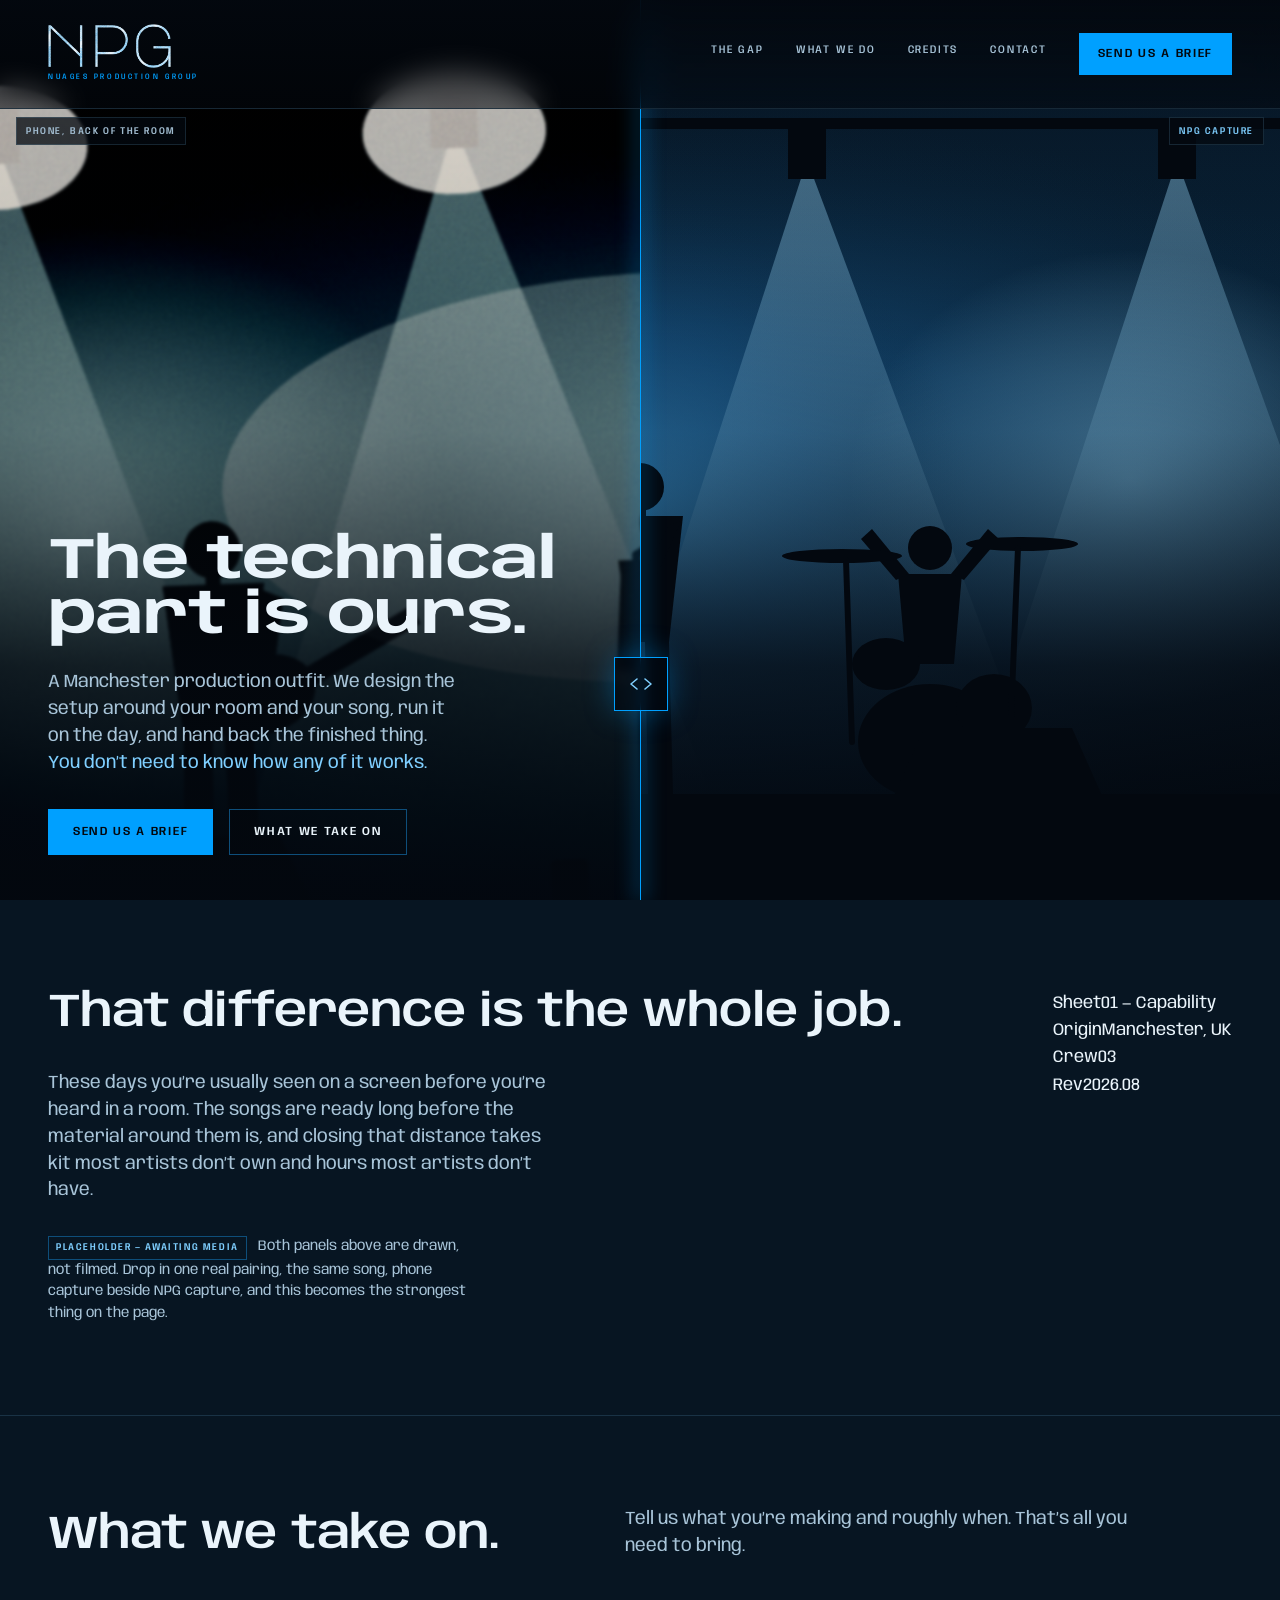
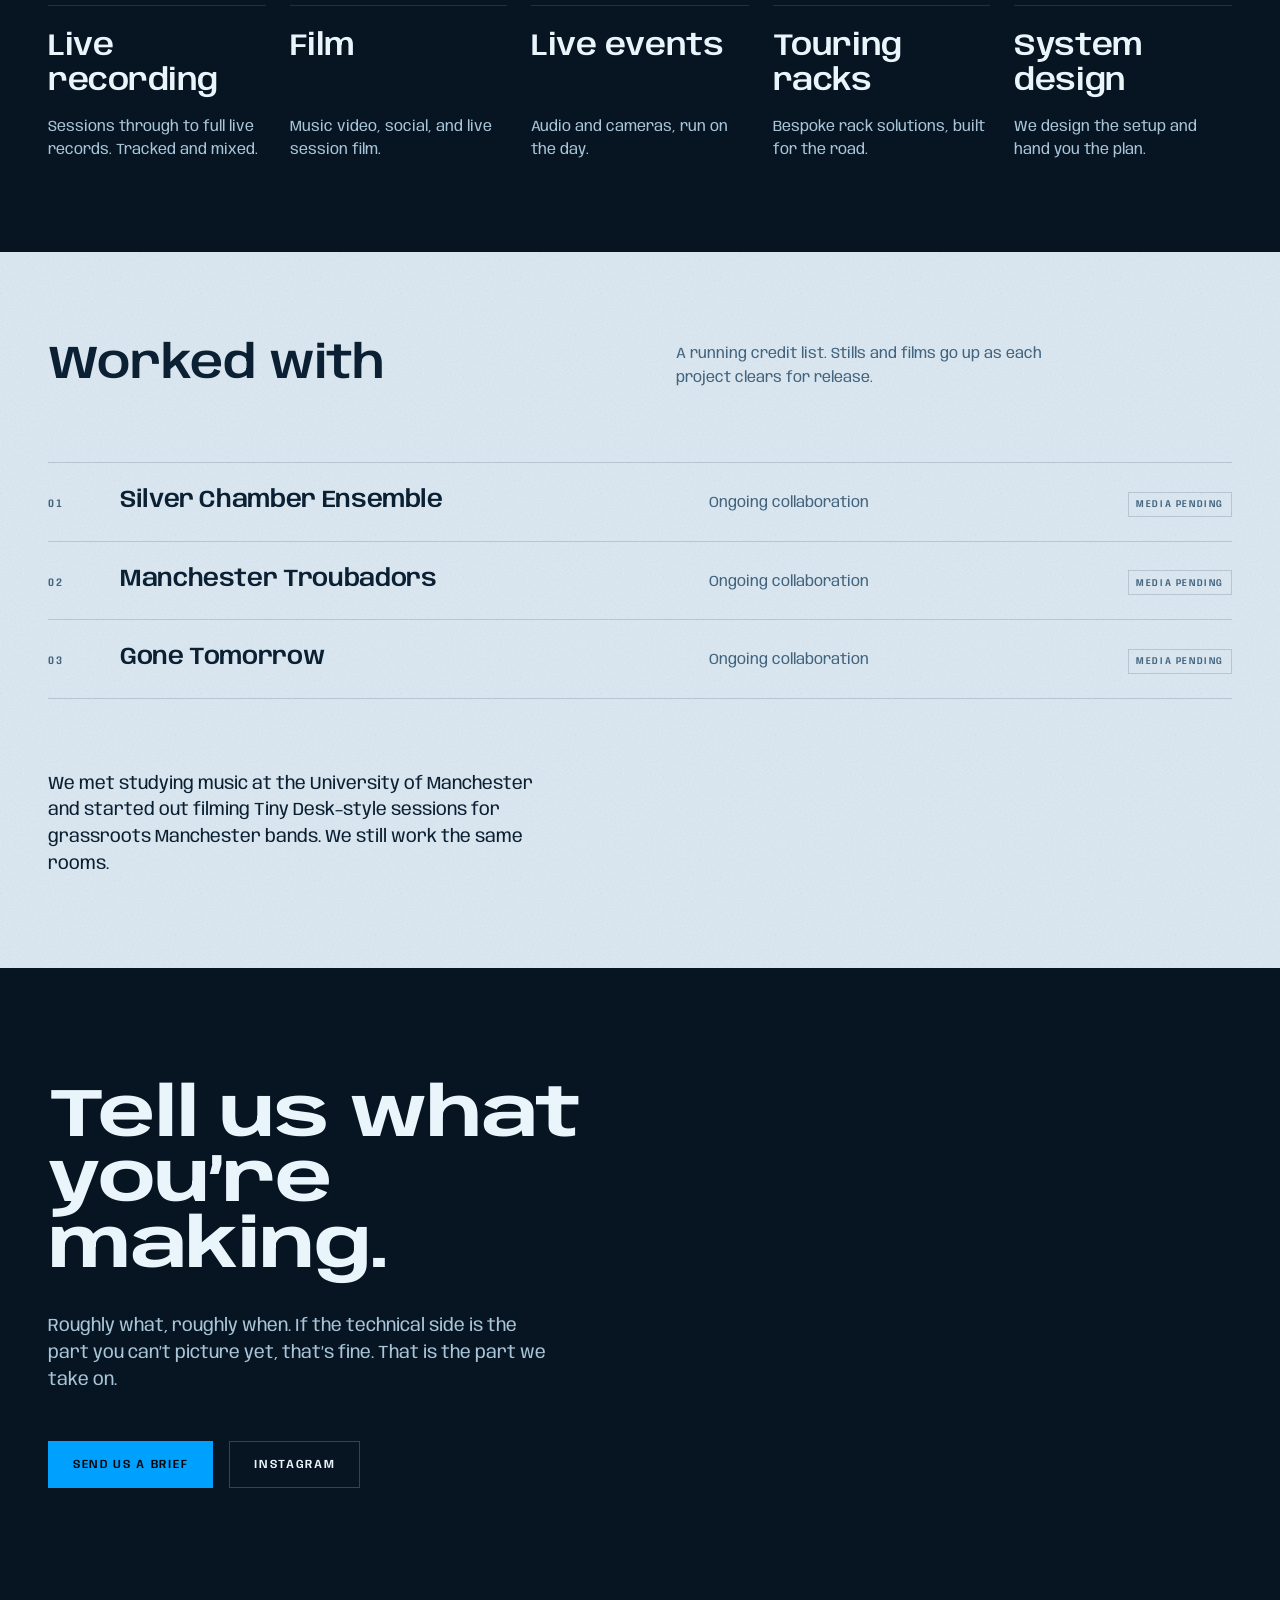
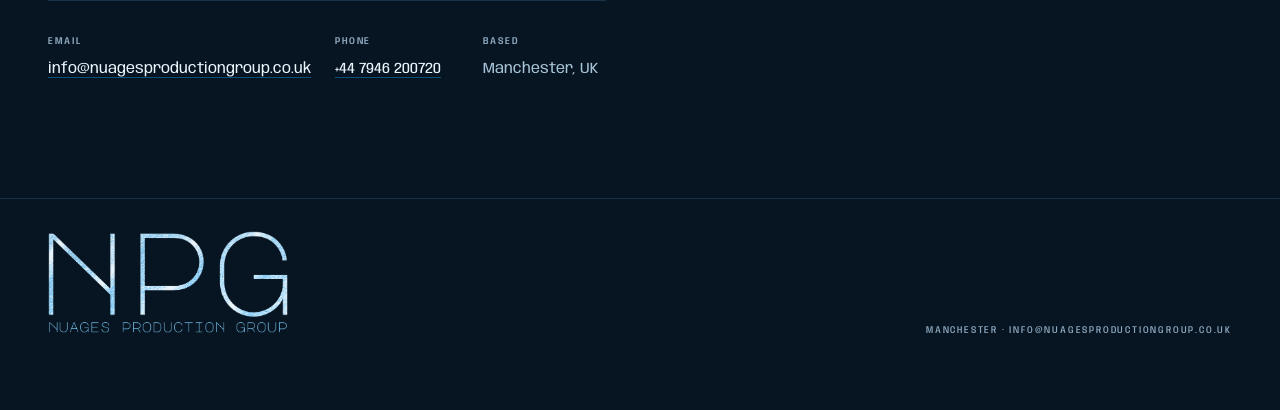
==== prototypes/signal-path/index.html @ d860acc2 "Stop the dry hire and system design lines gatekeeping on crew Both lines were conditioned on the rea" ====
<!doctype html>
<!--
  DIRECTION CONTRACT — NPG homepage

  THESIS: NPG absorbs the technical problem, and the page proves it by showing the
  difference rather than explaining it. Refuses the category default: a services grid
  of icon-heading-text, and the process diagram the client rejected as convoluted.

  OWN-WORLD: The cyanotype — photographic blue print and ancestor of the engineering
  blueprint, whose chemistry is already the brand's azure and whose mottle is already
  the logo's own noise. Pale print on Prussian ink, a drifting cloud field, hairline
  rules and one pale contact-sheet plate. No cards anywhere.

  STORY: A visitor drags one handle, sees instantly what they are currently putting
  out versus what they could be, finds their job in a plain five-item list, and sends
  a brief. Nothing requires them to understand a signal chain.

  FIRST VIEWPORT: The comparison fills the viewport edge to edge and runs under a
  translucent masthead carrying the real NPG mark. The split rests dead centre, on the
  singer, so one figure is half-degraded and half-clean. Copy sits bottom-left over a
  scrim: display line, lede, two actions. On narrow screens the picture leads and the
  copy follows it in flow rather than sitting on top of it.

  FORM: Client-pinned from a pitched shortlist — lead with the drag itself. The signal
  path (1) was built, shown, and cut for being convoluted for a non-technical audience.
  The cloud field (3) remains as the ground for everything below the hero.
-->
<html lang="en-GB">
<head>
<meta charset="utf-8">
<meta name="viewport" content="width=device-width, initial-scale=1">
<title>Nuages Production Group — Manchester production, whatever the technical problem is</title>
<meta name="description" content="Nuages Production Group design the setup around your room and your song, build it, run it on the day, and hand back the finished thing. Live records, films, touring racks and events, from Manchester.">
<link rel="preconnect" href="https://fonts.googleapis.com">
<link rel="preconnect" href="https://fonts.gstatic.com" crossorigin>
<link href="https://fonts.googleapis.com/css2?family=Anybody:wdth,wght@50..150,100..900&display=swap" rel="stylesheet">
<link rel="stylesheet" href="styles.css">
</head>
<body>

<canvas id="field" aria-hidden="true"></canvas>
<div class="grain" aria-hidden="true"></div>

<a class="skip" href="#main">Skip to content</a>

<header class="masthead">
  <a class="mark" href="#top" aria-label="Nuages Production Group — home">
    <img class="mark__img" src="assets/npg-mark-light.png" alt="" width="900" height="323" decoding="async">
    <span class="mark__word" aria-hidden="true">Nuages Production Group</span>
  </a>
  <nav class="nav" aria-label="Primary">
    <a href="#gap">The gap</a>
    <a href="#what">What we do</a>
    <a href="#credits">Credits</a>
    <a href="#contact">Contact</a>
  </nav>
  <a class="btn btn--primary masthead__cta" href="#contact">Send us a brief</a>
</header>

<main id="main">

  <!-- ============================ HERO ============================ -->
  <!-- The comparison IS the first viewport: the page's best asset is the first
       thing seen, and the offer is shown rather than described. -->
  <section class="hero" id="top">
    <div class="hero__stage" id="compare">
        <svg class="scene-defs" aria-hidden="true" focusable="false">
          <defs>
            <linearGradient id="npgBackdrop" x1="0" y1="0" x2="0" y2="1">
              <stop offset="0" stop-color="#061320"/>
              <stop offset="0.42" stop-color="#0A2942"/>
              <stop offset="1" stop-color="#03080F"/>
            </linearGradient>
            <radialGradient id="npgHaze" cx="0.5" cy="0.5" r="0.5">
              <stop offset="0" stop-color="#3E9AD8" stop-opacity="0.92"/>
              <stop offset="0.5" stop-color="#1B5F96" stop-opacity="0.55"/>
              <stop offset="1" stop-color="#0A2942" stop-opacity="0"/>
            </radialGradient>
            <radialGradient id="npgWash" cx="0.5" cy="0.5" r="0.5">
              <stop offset="0" stop-color="#8FD8FF" stop-opacity="0.55"/>
              <stop offset="1" stop-color="#8FD8FF" stop-opacity="0"/>
            </radialGradient>
            <linearGradient id="npgBeam" x1="0" y1="0" x2="0" y2="1">
              <stop offset="0" stop-color="#9BDCFF" stop-opacity="0.42"/>
              <stop offset="1" stop-color="#9BDCFF" stop-opacity="0"/>
            </linearGradient>

            <symbol id="npgStage" viewBox="0 0 1600 900" preserveAspectRatio="xMidYMid slice">
              <rect width="1600" height="900" fill="url(#npgBackdrop)"/>

              <!-- Haze behind the players: without a lit ground the silhouettes
                   are black on black and the whole scene reads as an empty box. -->
              <ellipse cx="800" cy="540" rx="960" ry="430" fill="url(#npgHaze)"/>
              <ellipse cx="800" cy="500" rx="330" ry="300" fill="url(#npgHaze)" opacity="0.75"/>
              <ellipse cx="330" cy="470" rx="290" ry="240" fill="url(#npgWash)"/>
              <ellipse cx="1290" cy="480" rx="280" ry="230" fill="url(#npgWash)"/>

              <!-- beams from the truss -->
              <g fill="url(#npgBeam)">
                <path d="M267 160 L 60 800 L 486 800 Z"/>
                <path d="M637 160 L 424 800 L 872 800 Z"/>
                <path d="M967 160 L 760 800 L 1206 800 Z"/>
                <path d="M1337 160 L 1128 800 L 1568 800 Z"/>
              </g>

              <!-- lighting truss -->
              <rect x="0" y="118" width="1600" height="11" fill="#03080F"/>
              <g fill="#03080F">
                <rect x="248" y="129" width="38" height="50"/>
                <rect x="618" y="129" width="38" height="50"/>
                <rect x="948" y="129" width="38" height="50"/>
                <rect x="1318" y="129" width="38" height="50"/>
              </g>

              <!-- Backlit players. Proportions matter more than detail here: a head
                   is about a seventh of a standing figure, and getting that wrong is
                   what made the earlier pass read as blobs rather than people. -->
              <g fill="#03080F">
                <!-- guitarist -->
                <circle cx="430" cy="496" r="23"/>
                <rect x="424" y="513" width="12" height="13"/>
                <path d="M389 524 L471 524 L458 646 L402 646 Z"/>
                <path d="M402 646 L425 646 L422 794 L398 794 Z"/>
                <path d="M435 646 L458 646 L462 794 L438 794 Z"/>
                <ellipse cx="470" cy="614" rx="40" ry="31" transform="rotate(-18 470 614)"/>
                <path d="M494 598 L588 547 L596 561 L502 612 Z"/>
                <path d="M470 530 L486 537 L476 598 L459 592 Z"/>

                <!-- singer -->
                <circle cx="800" cy="487" r="24"/>
                <rect x="794" y="505" width="12" height="14"/>
                <path d="M757 516 L843 516 L829 642 L771 642 Z"/>
                <path d="M771 642 L795 642 L792 794 L767 794 Z"/>
                <path d="M805 642 L829 642 L833 794 L808 794 Z"/>
                <path d="M759 521 L772 523 L766 607 L753 604 Z"/>
                <path d="M841 521 L829 525 L807 567 L817 575 Z"/>

                <!-- drummer, seated behind the kit -->
                <circle cx="1090" cy="548" r="22"/>
                <path d="M1058 574 L1122 574 L1114 664 L1066 664 Z"/>
                <path d="M1056 580 L1069 574 L1032 529 L1021 539 Z"/>
                <path d="M1124 580 L1111 574 L1148 529 L1159 539 Z"/>
                <ellipse cx="1046" cy="664" rx="34" ry="26"/>
                <ellipse cx="1090" cy="742" rx="72" ry="58"/>
                <ellipse cx="1154" cy="708" rx="38" ry="34"/>
                <ellipse cx="1002" cy="556" rx="60" ry="7"/>
                <ellipse cx="1182" cy="544" rx="56" ry="7"/>
              </g>

              <g stroke="#03080F" fill="none" stroke-linecap="round"
                >
                <path d="M772 794 L772 512" stroke-width="7"/>
                <path d="M772 512 L794 500" stroke-width="7"/>
                <path d="M1006 560 L1012 742" stroke-width="6"/>
                <path d="M1178 548 L1170 742" stroke-width="6"/>
              </g>

              <!-- wedges and stage lip -->
              <g fill="#03080F">
                <path d="M296 800 l 212 0 l -32 -72 l -148 0 z"/>
                <path d="M1052 800 l 212 0 l -32 -72 l -148 0 z"/>
              </g>
              <rect x="0" y="794" width="1600" height="106" fill="#03080F"/>
            </symbol>
          </defs>
        </svg>


        <div class="compare__stage">
        <div class="compare__frame compare__frame--after" aria-hidden="true">
          <svg class="scene" viewBox="0 0 1600 900" preserveAspectRatio="xMidYMid slice">
            <use href="#npgStage"/>
          </svg>
          <span class="compare__tag compare__tag--right">NPG capture</span>
        </div>

        <div class="compare__frame compare__frame--before" id="compareBefore" aria-hidden="true">
          <div class="scene-phone">
            <svg class="scene" viewBox="0 0 1600 900" preserveAspectRatio="xMidYMid slice">
              <use href="#npgStage"/>
              <!-- the lights clip, and there are heads in the way -->
              <g fill="#F4F9FC">
                <ellipse cx="267" cy="166" rx="74" ry="50" opacity="0.62"/>
                <ellipse cx="637" cy="166" rx="74" ry="50" opacity="0.62"/>
                <ellipse cx="967" cy="166" rx="74" ry="50" opacity="0.62"/>
                <ellipse cx="1337" cy="166" rx="74" ry="50" opacity="0.62"/>
                <ellipse cx="800" cy="450" rx="360" ry="165" opacity="0.20"/>
              </g>
              <g fill="#05090D">
                <circle cx="168" cy="848" r="44"/>
                <path d="M96 900 q72 -60 144 0 z"/>
                <circle cx="452" cy="872" r="48"/>
                <path d="M374 900 q78 -58 156 0 z"/>
                <circle cx="962" cy="860" r="45"/>
                <path d="M888 900 q74 -58 148 0 z"/>
                <circle cx="1318" cy="882" r="50"/>
                <path d="M1236 900 q82 -56 164 0 z"/>
                <path d="M690 900 L706 806 L720 806 L736 900 Z"/>
                <rect x="694" y="756" width="30" height="52" rx="4"/>
              </g>
            </svg>
          </div>
          <span class="compare__tag compare__tag--left">Phone, back of the room</span>
        </div>

          <div class="compare__handle" id="compareHandle">
            <span class="compare__grip" aria-hidden="true">
              <svg viewBox="0 0 34 16" width="34" height="16" focusable="false">
                <path d="M13 3 L7 8 L13 13" fill="none" stroke="currentColor" stroke-width="1.6" stroke-linecap="round" stroke-linejoin="round"/>
                <path d="M21 3 L27 8 L21 13" fill="none" stroke="currentColor" stroke-width="1.6" stroke-linecap="round" stroke-linejoin="round"/>
              </svg>
            </span>
          </div>
          <input class="compare__range" id="compareRange" type="range" min="0" max="100" value="50"
                 aria-label="Drag to compare a phone recording with a proper capture">
        </div>
    </div>

    <div class="hero__scrim" aria-hidden="true"></div>

    <div class="hero__overlay">
      <h1 class="display">The technical<br>part is ours.</h1>
      <p class="lede">
        A Manchester production outfit. We design the setup around your room and your
        song, run it on the day, and hand back the finished thing.
        <em>You don’t need to know how any of it works.</em>
      </p>
      <div class="hero__actions">
        <a class="btn btn--primary" href="#contact">Send us a brief</a>
        <a class="btn btn--ghost" href="#what">What we take on</a>
      </div>
    </div>
  </section>

  <!-- ============================== THE GAP ============================== -->
  <section class="why" id="gap">
    <div class="why__copy">
      <h2 class="headline">That difference is the whole job.</h2>
      <p class="lede">
        These days you’re usually seen on a screen before you’re heard in a room. The
        songs are ready long before the material around them is, and closing that
        distance takes kit most artists don’t own and hours most artists don’t have.
      </p>
      <p class="why__note">
        <span class="pending">Placeholder — awaiting media</span>
        Both panels above are drawn, not filmed. Drop in one real pairing, the same song,
        phone capture beside NPG capture, and this becomes the strongest thing on the page.
      </p>
    </div>

    <div class="titleblock" aria-hidden="true">
      <div class="titleblock__row"><span>Sheet</span><b>01 — Capability</b></div>
      <div class="titleblock__row"><span>Origin</span><b>Manchester, UK</b></div>
      <div class="titleblock__row"><span>Crew</span><b>03</b></div>
      <div class="titleblock__row"><span>Rev</span><b>2026.08</b></div>
    </div>
  </section>

  <!-- ========================== WHAT WE TAKE ON ========================== -->
  <section class="does" id="what">
    <div class="does__head">
      <h2 class="headline">What we take on.</h2>
      <p class="lede">
        Tell us what you’re making and roughly when. That’s all you need to bring.
      </p>
    </div>

    <ul class="does__list">
      <li class="does__item">
        <h3 class="does__name">Live recording</h3>
        <p class="does__note">Sessions through to full live records. Tracked and mixed.</p>
      </li>
      <li class="does__item">
        <h3 class="does__name">Film</h3>
        <p class="does__note">Music video, social, and live session film.</p>
      </li>
      <li class="does__item">
        <h3 class="does__name">Live events</h3>
        <p class="does__note">Audio and cameras, run on the day.</p>
      </li>
      <li class="does__item">
        <h3 class="does__name">Touring racks</h3>
        <p class="does__note">Bespoke rack solutions, built for the road.</p>
      </li>
      <li class="does__item">
        <h3 class="does__name">System design</h3>
        <p class="does__note">We design the setup and hand you the plan.</p>
      </li>
    </ul>
  </section>

  <!-- =========================== CREDITS (plate) =========================== -->
  <section class="plate" id="credits">
    <div class="plate__inner">
      <div class="plate__head">
        <h2 class="headline">Worked with</h2>
        <p class="plate__note">A running credit list. Stills and films go up as each project clears for release.</p>
      </div>

      <ol class="credits">
        <li class="credit">
          <span class="credit__idx">01</span>
          <span class="credit__name">Silver Chamber Ensemble</span>
          <span class="credit__disc">Ongoing collaboration</span>
          <span class="credit__media">Media pending</span>
        </li>
        <li class="credit">
          <span class="credit__idx">02</span>
          <span class="credit__name">Manchester Troubadors</span>
          <span class="credit__disc">Ongoing collaboration</span>
          <span class="credit__media">Media pending</span>
        </li>
        <li class="credit">
          <span class="credit__idx">03</span>
          <span class="credit__name">Gone Tomorrow</span>
          <span class="credit__disc">Ongoing collaboration</span>
          <span class="credit__media">Media pending</span>
        </li>
      </ol>

      <p class="plate__origin">
        We met studying music at the University of Manchester and started out filming
        Tiny&nbsp;Desk–style sessions for grassroots Manchester bands. We still work the
        same rooms.
      </p>
    </div>
  </section>

  <!-- ============================ CONTACT ============================ -->
  <section class="close" id="contact">
    <div class="close__inner">
      <h2 class="display display--close">Tell us what<br>you’re making.</h2>
      <p class="lede">
        Roughly what, roughly when. If the technical side is the part you can’t picture yet,
        that’s fine. That is the part we take on.
      </p>
      <div class="close__actions">
        <a class="btn btn--primary" href="mailto:info@nuagesproductiongroup.co.uk">Send us a brief</a>
        <a class="btn btn--ghost" href="https://instagram.com/nuagesproductiongroup" rel="noopener">Instagram</a>
      </div>
      <dl class="details">
        <div><dt>Email</dt><dd><a href="mailto:info@nuagesproductiongroup.co.uk">info@nuagesproductiongroup.co.uk</a></dd></div>
        <div><dt>Phone</dt><dd><a href="tel:+447946200720">+44 7946 200720</a></dd></div>
        <div><dt>Based</dt><dd>Manchester, UK</dd></div>
      </dl>
    </div>
  </section>

</main>

<footer class="foot">
  <img class="foot__lockup" src="assets/npg-lockup-light.png" alt="" width="1400" height="594" loading="lazy" decoding="async">
  <span class="foot__meta">Manchester · info@nuagesproductiongroup.co.uk</span>
</footer>

<script src="app.js"></script>
</body>
</html>
---- prototypes/signal-path/styles.css ----
/* ==========================================================================
   Nuages Production Group — The Cyanotype Schematic
   Tokens mirror docs/DESIGN.md. No greys, no pure black or white.
   ========================================================================== */

:root {
  /* Ground */
  --ink-abyss:       #03080F;
  --ink:             #071522;
  --prussian:        #0A2942;
  --prussian-raised: #10344F;

  /* Signal */
  --azure:           #00A0FF;
  --azure-pale:      #7FCFFF;
  --azure-deep:      #0E4E7A;

  /* Print */
  --paper:           #EAF4FB;
  --paper-plate:     #DCE9F2;
  --paper-dim:       #A8C4D8;
  --slate:           #8BA6BD;

  /* Ink-on-plate, for the one pale section */
  --plate-ink:       #0B2033;
  --plate-slate:     #43647E;
  --plate-rule:      rgba(11, 32, 51, 0.16);

  --rule:            rgba(127, 207, 255, 0.16);
  --rule-strong:     rgba(127, 207, 255, 0.30);

  --s1: 0.5rem;  --s2: 0.75rem; --s3: 1rem;   --s4: 1.5rem; --s5: 2rem;
  --s6: 3rem;    --s7: 4.5rem;  --s8: 7rem;   --s9: 10rem;

  --masthead-h: 6.8rem;
  --container: 1280px;
  --gutter: clamp(1rem, 4vw, 3rem);

  --font: "Anybody", "Archivo", "Helvetica Neue", Arial, sans-serif;
  --ease: cubic-bezier(0.16, 1, 0.3, 1);
}

*, *::before, *::after { box-sizing: border-box; }

html { scroll-behavior: smooth; }

body {
  margin: 0;
  background: var(--ink);
  color: var(--paper);
  font-family: var(--font);
  font-variation-settings: "wdth" 100, "wght" 400;
  font-size: clamp(0.975rem, 0.3vw + 0.9rem, 1.0625rem);
  line-height: 1.6;
  -webkit-font-smoothing: antialiased;
  overflow-x: hidden;
}

/* ---------- The cloud field ---------- */

#field {
  position: fixed;
  inset: 0;
  width: 100%;
  height: 100%;
  z-index: -2;
  display: block;
}

.grain {
  position: fixed;
  inset: 0;
  z-index: -1;
  pointer-events: none;
  opacity: 0.5;
  mix-blend-mode: overlay;
  background-image: url("data:image/svg+xml,%3Csvg xmlns='http://www.w3.org/2000/svg' width='180' height='180'%3E%3Cfilter id='n'%3E%3CfeTurbulence type='fractalNoise' baseFrequency='0.85' numOctaves='3' stitchTiles='stitch'/%3E%3CfeColorMatrix type='saturate' values='0'/%3E%3C/filter%3E%3Crect width='180' height='180' filter='url(%23n)' opacity='0.55'/%3E%3C/svg%3E");
}

/* ---------- Type scale ---------- */

.display {
  margin: 0;
  font-variation-settings: "wdth" 125, "wght" 700;
  font-size: clamp(2rem, 4.6vw, 3.6rem);
  line-height: 0.96;
  letter-spacing: -0.03em;
  text-wrap: balance;
}

.headline {
  margin: 0;
  font-variation-settings: "wdth" 112, "wght" 600;
  font-size: clamp(1.75rem, 3.6vw, 3rem);
  line-height: 1.04;
  letter-spacing: -0.02em;
  text-wrap: balance;
}

.lede {
  margin: 0;
  max-width: 56ch;
  font-size: clamp(1.05rem, 1.4vw, 1.25rem);
  line-height: 1.5;
  color: var(--paper-dim);
}

.lede em {
  font-style: normal;
  color: var(--azure-pale);
}

/* ---------- Buttons ---------- */

.btn {
  display: inline-flex;
  align-items: center;
  gap: 0.6em;
  padding: 1.05em 2em;
  border: 1px solid transparent;
  border-radius: 0;
  font: inherit;
  font-size: 0.75rem;
  font-variation-settings: "wdth" 96, "wght" 600;
  letter-spacing: 0.14em;
  text-transform: uppercase;
  text-decoration: none;
  cursor: pointer;
  transition: background-color 0.25s var(--ease), color 0.25s var(--ease),
              border-color 0.25s var(--ease), box-shadow 0.35s var(--ease);
}

.btn--primary {
  background: var(--azure);
  color: var(--ink-abyss);
  box-shadow: 0 0 0 rgba(0, 160, 255, 0);
}
.btn--primary:hover,
.btn--primary:focus-visible {
  background: var(--azure-pale);
  box-shadow: 0 0 42px rgba(0, 160, 255, 0.45);
}

.btn--ghost {
  border-color: var(--azure-deep);
  color: var(--paper);
  background: transparent;
}
.btn--ghost:hover,
.btn--ghost:focus-visible {
  border-color: var(--azure);
  color: var(--azure-pale);
}

:where(a, button, input, [tabindex]):focus-visible {
  outline: 2px solid var(--azure);
  outline-offset: 3px;
}

.skip {
  position: absolute;
  left: -9999px;
  top: 0;
  z-index: 100;
  padding: 1em 1.5em;
  background: var(--azure);
  color: var(--ink-abyss);
  font-size: 0.75rem;
  letter-spacing: 0.14em;
  text-transform: uppercase;
  text-decoration: none;
}
.skip:focus { left: 0; }

/* ---------- Masthead ---------- */

.masthead {
  position: sticky;
  top: 0;
  z-index: 40;
  display: flex;
  align-items: center;
  gap: var(--s5);
  height: var(--masthead-h);
  padding: 0 var(--gutter);
  border-bottom: 1px solid var(--rule);
  background: linear-gradient(to bottom, rgba(3, 8, 15, 0.92), rgba(3, 8, 15, 0.55));
  backdrop-filter: blur(14px);
}

.mark {
  display: flex;
  flex-direction: column;
  align-items: flex-start;   /* else the column stretches the mark to the wordmark's width */
  gap: 0.15em;
  text-decoration: none;
  color: var(--paper);
  margin-right: auto;
}

/* The real mark, recoloured for a dark ground rather than redrawn in type.
   Alpha carries the artwork's blue noise, so the texture survives the recolour. */
.mark__img {
  display: block;
  height: 2.75rem;
  width: auto;
  align-self: flex-start;
}

.mark__word {
  font-variation-settings: "wdth" 88, "wght" 500;
  font-size: 0.5rem;
  letter-spacing: 0.32em;
  text-transform: uppercase;
  color: var(--azure);
}

.nav {
  display: flex;
  gap: var(--s5);
}

.nav a {
  font-size: 0.7rem;
  font-variation-settings: "wdth" 92, "wght" 500;
  letter-spacing: 0.16em;
  text-transform: uppercase;
  color: var(--paper-dim);
  text-decoration: none;
  padding-bottom: 0.35em;
  border-bottom: 2px solid transparent;
  transition: color 0.2s var(--ease), border-color 0.2s var(--ease);
}
.nav a:hover { color: var(--paper); border-bottom-color: var(--azure); }

.masthead__cta { padding: 0.9em 1.5em; }

/* ---------- Hero: the comparison is the first viewport ---------- */

.hero {
  position: relative;
  margin-top: calc(-1 * var(--masthead-h));
  min-height: 100svh;
  display: flex;
  flex-direction: column;
  justify-content: flex-end;
  overflow: hidden;
}

.hero__stage { position: absolute; inset: 0; }
.hero__stage .compare__stage { position: absolute; inset: 0; aspect-ratio: auto; border: 0; }

/* Copy sits on a moving image whose left half goes bright, so it needs its own
   ground rather than trusting the picture underneath it. */
.hero__scrim {
  position: absolute;
  inset: 0;
  z-index: 3;
  pointer-events: none;
  background:
    linear-gradient(to top, rgba(3, 8, 15, 0.94) 0%, rgba(3, 8, 15, 0.82) 26%,
                    rgba(3, 8, 15, 0.28) 52%, rgba(3, 8, 15, 0.10) 72%, transparent 100%);
}

.hero__overlay {
  position: relative;
  z-index: 6;
  width: 100%;
  max-width: var(--container);
  margin: 0 auto;
  padding: var(--s4) var(--gutter) clamp(2rem, 5vh, 3.25rem);
  flex-shrink: 0;              /* else the flex item shrinks and overflow:hidden eats the CTA */
  pointer-events: none;
}

.hero__overlay > * { pointer-events: auto; }
/* The picture is the argument now, so the headline steps down to the documented
   displaySmall and the whole overlay fits above the fold with the action visible. */
.hero__overlay .lede { margin-top: var(--s4); max-width: 46ch; }

.hero__actions {
  display: flex;
  flex-wrap: wrap;
  gap: var(--s3);
  margin-top: var(--s5);
}

/* ---------- The gap, stated once, under the picture ---------- */

.why {
  max-width: var(--container);
  margin: 0 auto;
  padding: clamp(4rem, 10vh, 7rem) var(--gutter);
  display: grid;
  gap: var(--s6);
  align-items: start;
}

@media (min-width: 900px) {
  .why { grid-template-columns: minmax(0, 1.6fr) auto; gap: var(--s8); }
}

.why__copy { display: grid; gap: var(--s5); }

.why__note {
  margin: 0;
  max-width: 62ch;
  font-size: 0.875rem;
  line-height: 1.55;
  color: var(--paper-dim);
}

.compare__stage {
  position: relative;
  aspect-ratio: 16 / 9;
  overflow: hidden;
  border: 1px solid var(--rule-strong);
  background: var(--ink-abyss);
  touch-action: pan-y;
}

.compare__frame { position: absolute; inset: 0; overflow: hidden; }

.compare__frame--before {
  clip-path: inset(0 50% 0 0);
  will-change: clip-path;
}

.scene-defs { position: absolute; width: 0; height: 0; }

.scene {
  position: absolute;
  inset: 0;
  width: 100%;
  height: 100%;
  display: block;
}

/* The same drawn scene, put through what a phone at the back of a room does:
   clipped highlights, crushed shadows, colour gone, a slight tilt, and grain. */
.scene-phone {
  position: absolute;
  inset: 0;
  filter: saturate(0.5) contrast(1.75) brightness(0.82) sepia(0.22) hue-rotate(-14deg) blur(1.1px);
  transform: scale(1.24) translate(1.8%, 2.4%) rotate(-2deg);
  transform-origin: center;
}

.scene-phone::after {
  content: "";
  position: absolute;
  inset: -20%;
  opacity: 0.72;
  mix-blend-mode: overlay;
  background-image: url("data:image/svg+xml,%3Csvg xmlns='http://www.w3.org/2000/svg' width='150' height='150'%3E%3Cfilter id='g'%3E%3CfeTurbulence type='fractalNoise' baseFrequency='0.92' numOctaves='2'/%3E%3C/filter%3E%3Crect width='150' height='150' filter='url(%23g)'/%3E%3C/svg%3E");
}

.compare__tag {
  position: absolute;
  top: clamp(5.5rem, 13vh, 7.5rem);
  z-index: 3;
  padding: 0.5em 0.9em;
  background: rgba(3, 8, 15, 0.75);
  border: 1px solid var(--rule);
  font-size: 0.625rem;
  font-variation-settings: "wdth" 88, "wght" 600;
  letter-spacing: 0.16em;
  text-transform: uppercase;
  color: var(--paper-dim);
  white-space: nowrap;
}
.compare__tag--left  { left: var(--s3); }
.compare__tag--right { right: var(--s3); color: var(--azure-pale); }

.compare__handle {
  position: absolute;
  top: 0;
  bottom: 0;
  left: 50%;
  z-index: 4;
  width: 1px;
  background: var(--azure);
  box-shadow: 0 0 20px 2px rgba(0, 160, 255, 0.6);
  pointer-events: none;
}

/* The grip has to read as draggable at a glance — the arrows are the whole
   invitation, and this is the first thing anyone touches on the page. */
.compare__grip {
  position: absolute;
  top: 76%;
  left: 50%;
  display: grid;
  place-items: center;
  width: 54px;
  height: 54px;
  margin: -27px 0 0 -27px;
  border: 1px solid var(--azure);
  background: rgba(3, 8, 15, 0.62);
  backdrop-filter: blur(5px);
  color: var(--azure-pale);
  box-shadow: 0 0 30px rgba(0, 160, 255, 0.35);
}

.compare__range {
  position: absolute;
  inset: 0;
  z-index: 5;
  width: 100%;
  height: 100%;
  margin: 0;
  opacity: 0;
  cursor: ew-resize;
}
.compare__range:focus-visible { opacity: 0; }
.compare__stage:has(.compare__range:focus-visible) { outline: 2px solid var(--azure); outline-offset: 3px; }

.pending {
  display: inline-block;
  margin-right: 0.75em;
  padding: 0.3em 0.7em;
  border: 1px solid var(--azure-deep);
  font-size: 0.625rem;
  font-variation-settings: "wdth" 88, "wght" 600;
  letter-spacing: 0.16em;
  text-transform: uppercase;
  color: var(--azure-pale);
}

/* ---------- The one pale plate ---------- */

.plate {
  background: var(--paper-plate);
  color: var(--plate-ink);
  position: relative;
}
.plate::after {
  content: "";
  position: absolute;
  inset: 0;
  pointer-events: none;
  opacity: 0.28;
  mix-blend-mode: multiply;
  background-image: url("data:image/svg+xml,%3Csvg xmlns='http://www.w3.org/2000/svg' width='200' height='200'%3E%3Cfilter id='p'%3E%3CfeTurbulence type='fractalNoise' baseFrequency='0.6' numOctaves='4'/%3E%3CfeColorMatrix type='saturate' values='0'/%3E%3C/filter%3E%3Crect width='200' height='200' filter='url(%23p)' opacity='0.4'/%3E%3C/svg%3E");
}

.plate__inner {
  position: relative;
  z-index: 1;
  max-width: var(--container);
  margin: 0 auto;
  padding: clamp(4rem, 10vh, 7rem) var(--gutter);
}

.plate__head {
  display: grid;
  gap: var(--s4);
  margin-bottom: var(--s7);
}

@media (min-width: 900px) {
  .plate__head {
    grid-template-columns: minmax(0, 1fr) minmax(0, 1fr);
    gap: var(--s7);
    align-items: end;
  }
}

.plate__note {
  margin: 0;
  max-width: 46ch;
  color: var(--plate-slate);
  font-size: 0.9375rem;
}

.credits { list-style: none; margin: 0; padding: 0; }

.credit {
  display: grid;
  grid-template-columns: auto 1fr;
  gap: var(--s2) var(--s4);
  padding: var(--s4) 0;
  border-top: 1px solid var(--plate-rule);
  align-items: baseline;
}
.credit:last-child { border-bottom: 1px solid var(--plate-rule); }

@media (min-width: 760px) {
  .credit {
    grid-template-columns: 3rem minmax(0, 2fr) minmax(0, 1.4fr) auto;
    gap: var(--s4);
  }
}

.credit__idx {
  font-size: 0.7rem;
  font-variation-settings: "wdth" 88, "wght" 600;
  letter-spacing: 0.16em;
  font-variant-numeric: tabular-nums;
  color: var(--plate-slate);
}

.credit__name {
  font-variation-settings: "wdth" 104, "wght" 600;
  font-size: clamp(1.15rem, 2vw, 1.5rem);
  line-height: 1.15;
  letter-spacing: -0.015em;
}

.credit__disc { color: var(--plate-slate); font-size: 0.9375rem; }

.credit__media {
  justify-self: start;
  font-size: 0.625rem;
  font-variation-settings: "wdth" 88, "wght" 600;
  letter-spacing: 0.16em;
  text-transform: uppercase;
  color: var(--plate-slate);
  border: 1px solid var(--plate-rule);
  padding: 0.35em 0.7em;
}

@media (min-width: 760px) { .credit__media { justify-self: end; } }

.plate__origin {
  margin: var(--s7) 0 0;
  max-width: 54ch;
  font-size: clamp(1.05rem, 1.4vw, 1.25rem);
  line-height: 1.5;
  color: var(--plate-ink);
}

/* ---------- Close ---------- */

.close {
  max-width: var(--container);
  margin: 0 auto;
  padding: clamp(5rem, 13vh, 9rem) var(--gutter);
}

.close__inner { max-width: 62ch; }
.display--close { font-size: clamp(2.25rem, 5.5vw, 4.25rem); }
.close .lede { margin-top: var(--s5); }

.close__actions {
  display: flex;
  flex-wrap: wrap;
  gap: var(--s3);
  margin-top: var(--s6);
}

.details {
  margin: var(--s8) 0 0;
  display: grid;
  gap: var(--s4);
  border-top: 1px solid var(--rule);
  padding-top: var(--s5);
}

@media (min-width: 700px) { .details { grid-template-columns: repeat(3, 1fr); } }

.details div { display: grid; gap: var(--s1); }

.details dt {
  font-size: 0.625rem;
  font-variation-settings: "wdth" 88, "wght" 600;
  letter-spacing: 0.16em;
  text-transform: uppercase;
  color: var(--slate);
}

.details dd { margin: 0; font-size: 0.9375rem; color: var(--paper-dim); }
.details a { color: var(--paper); text-decoration: none; border-bottom: 1px solid var(--azure-deep); }
.details a:hover { color: var(--azure-pale); border-bottom-color: var(--azure); }

/* ---------- Foot ---------- */

.foot {
  display: flex;
  flex-wrap: wrap;
  align-items: baseline;
  justify-content: space-between;
  gap: var(--s4);
  max-width: var(--container);
  margin: 0 auto;
  padding: var(--s5) var(--gutter) var(--s7);
  border-top: 1px solid var(--rule);
}

.foot__lockup {
  display: block;
  width: clamp(11rem, 22vw, 15rem);
  height: auto;
}

.foot__meta {
  font-size: 0.625rem;
  font-variation-settings: "wdth" 88, "wght" 500;
  letter-spacing: 0.18em;
  text-transform: uppercase;
  color: var(--slate);
}

/* ---------- Reduced motion ---------- */

@media (prefers-reduced-motion: reduce) {
  html { scroll-behavior: auto; }
  *, *::before, *::after {
    animation-duration: 0.001ms !important;
    transition-duration: 0.001ms !important;
  }
}

/* ---------- Narrow screens ---------- */

/* The page is one scroll on a phone, so the anchor nav earns nothing there and
   costs a row of cramped, overflowing labels. The mark and the one action stay. */
@media (max-width: 760px) {
  :root { --masthead-h: 5.4rem; }
  .nav { display: none; }
  .masthead { gap: var(--s4); padding: 0 var(--gutter); }
  .masthead__cta { padding: 0.85em 1.15em; font-size: 0.625rem; letter-spacing: 0.12em; }
  .mark__img { height: 2.1rem; }

  /* Absolute placement collides with the hero actions once the column narrows,
     so the title block rejoins the flow and sits under them. */
  .hero { display: block; min-height: 0; }
  .titleblock {
    position: static;
    margin-top: var(--s7);
    max-width: 22rem;
  }
  .hero__actions .btn { flex: 1 1 auto; justify-content: center; }
}

@media (max-width: 420px) {
  .titleblock__row { gap: var(--s3); }
}

/* ---------- What we take on ---------- */

.does {
  max-width: var(--container);
  margin: 0 auto;
  padding: clamp(4rem, 10vh, 8rem) var(--gutter);
  border-top: 1px solid var(--rule);
}

.does__head {
  display: grid;
  gap: var(--s5);
  margin-bottom: clamp(2.5rem, 5vh, 3.5rem);
}

@media (min-width: 900px) {
  .does__head {
    grid-template-columns: minmax(0, 1fr) minmax(0, 1.2fr);
    gap: var(--s7);
    align-items: end;
  }
}

.does__list {
  list-style: none;
  margin: 0;
  padding: 0;
  display: grid;
  gap: var(--s5) var(--s5);
}

@media (min-width: 720px)  { .does__list { grid-template-columns: repeat(2, 1fr); } }
@media (min-width: 1040px) { .does__list { grid-template-columns: repeat(3, 1fr); } }
/* Short enough now to sit in one row, which also kills the empty cell a 3+2 grid left. */
@media (min-width: 1180px) {
  .does__list { grid-template-columns: repeat(5, 1fr); gap: var(--s4); }
  .does__name {
    font-size: clamp(1.05rem, 1.6vw, 1.3rem);   /* the documented title step */
    min-height: 2.3em;                          /* so notes share a baseline when a name wraps */
  }
}

.does__item {
  border-top: 1px solid var(--rule);
  padding-top: var(--s4);
}

.does__name {
  margin: 0 0 var(--s3);
  font-variation-settings: "wdth" 108, "wght" 600;
  font-size: clamp(1.3rem, 2.4vw, 1.9rem);
  line-height: 1.15;
  letter-spacing: -0.015em;
  color: var(--paper);
}

.does__note {
  margin: 0;
  max-width: 30ch;
  font-size: 0.9375rem;
  line-height: 1.55;
  color: var(--paper-dim);
}

/* ---------- Hero on narrow screens ---------- */

/* A 16:9 frame cannot fill a tall phone viewport, and overlaying copy on it at
   that size buries both. The picture leads, the copy follows it in flow. */
@media (max-width: 899px) {
  .hero { display: block; min-height: 0; overflow: visible; }
  .hero__stage { position: relative; height: 58vh; min-height: 20rem; }
  .hero__overlay { padding-top: var(--s5); }
  .hero__scrim { display: none; }
  .hero__overlay { padding-top: var(--s6); }
  .compare__tag { top: auto; bottom: var(--s3); }
  .compare__grip { top: 72%; }
}
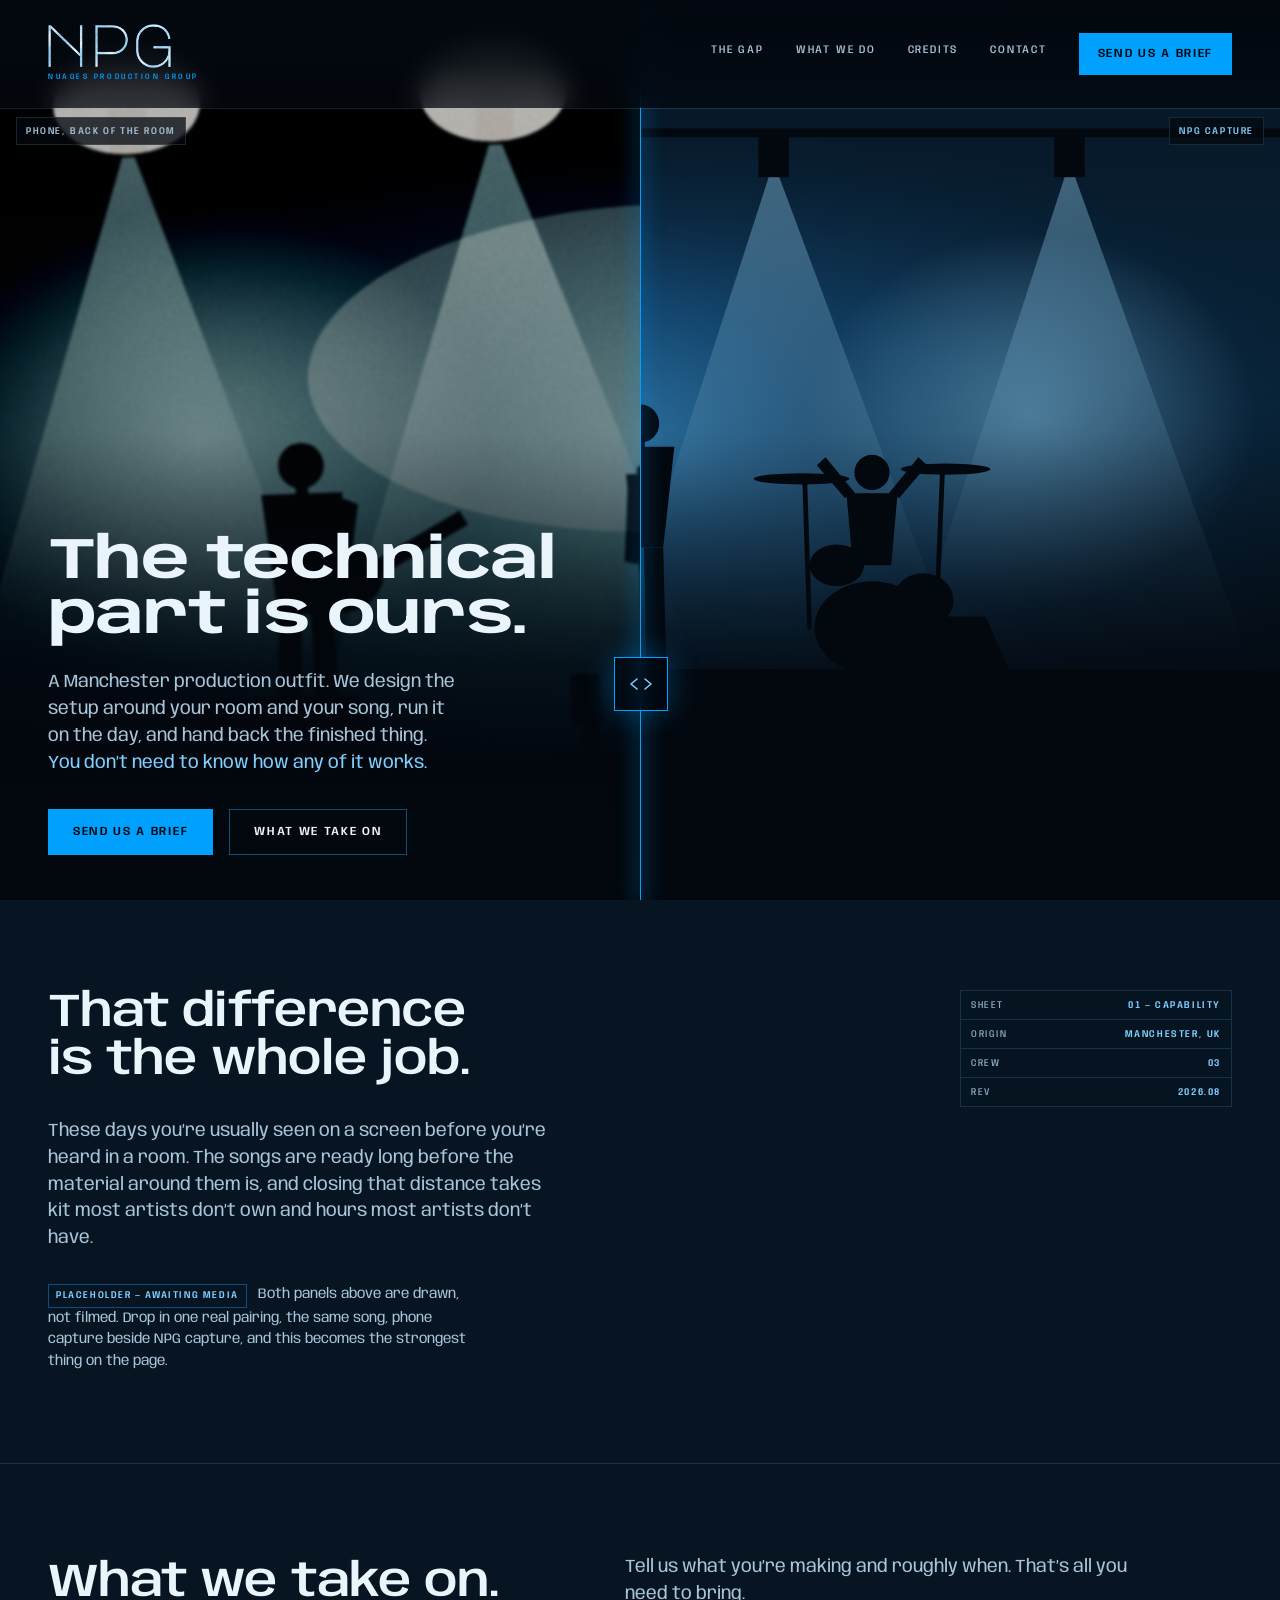
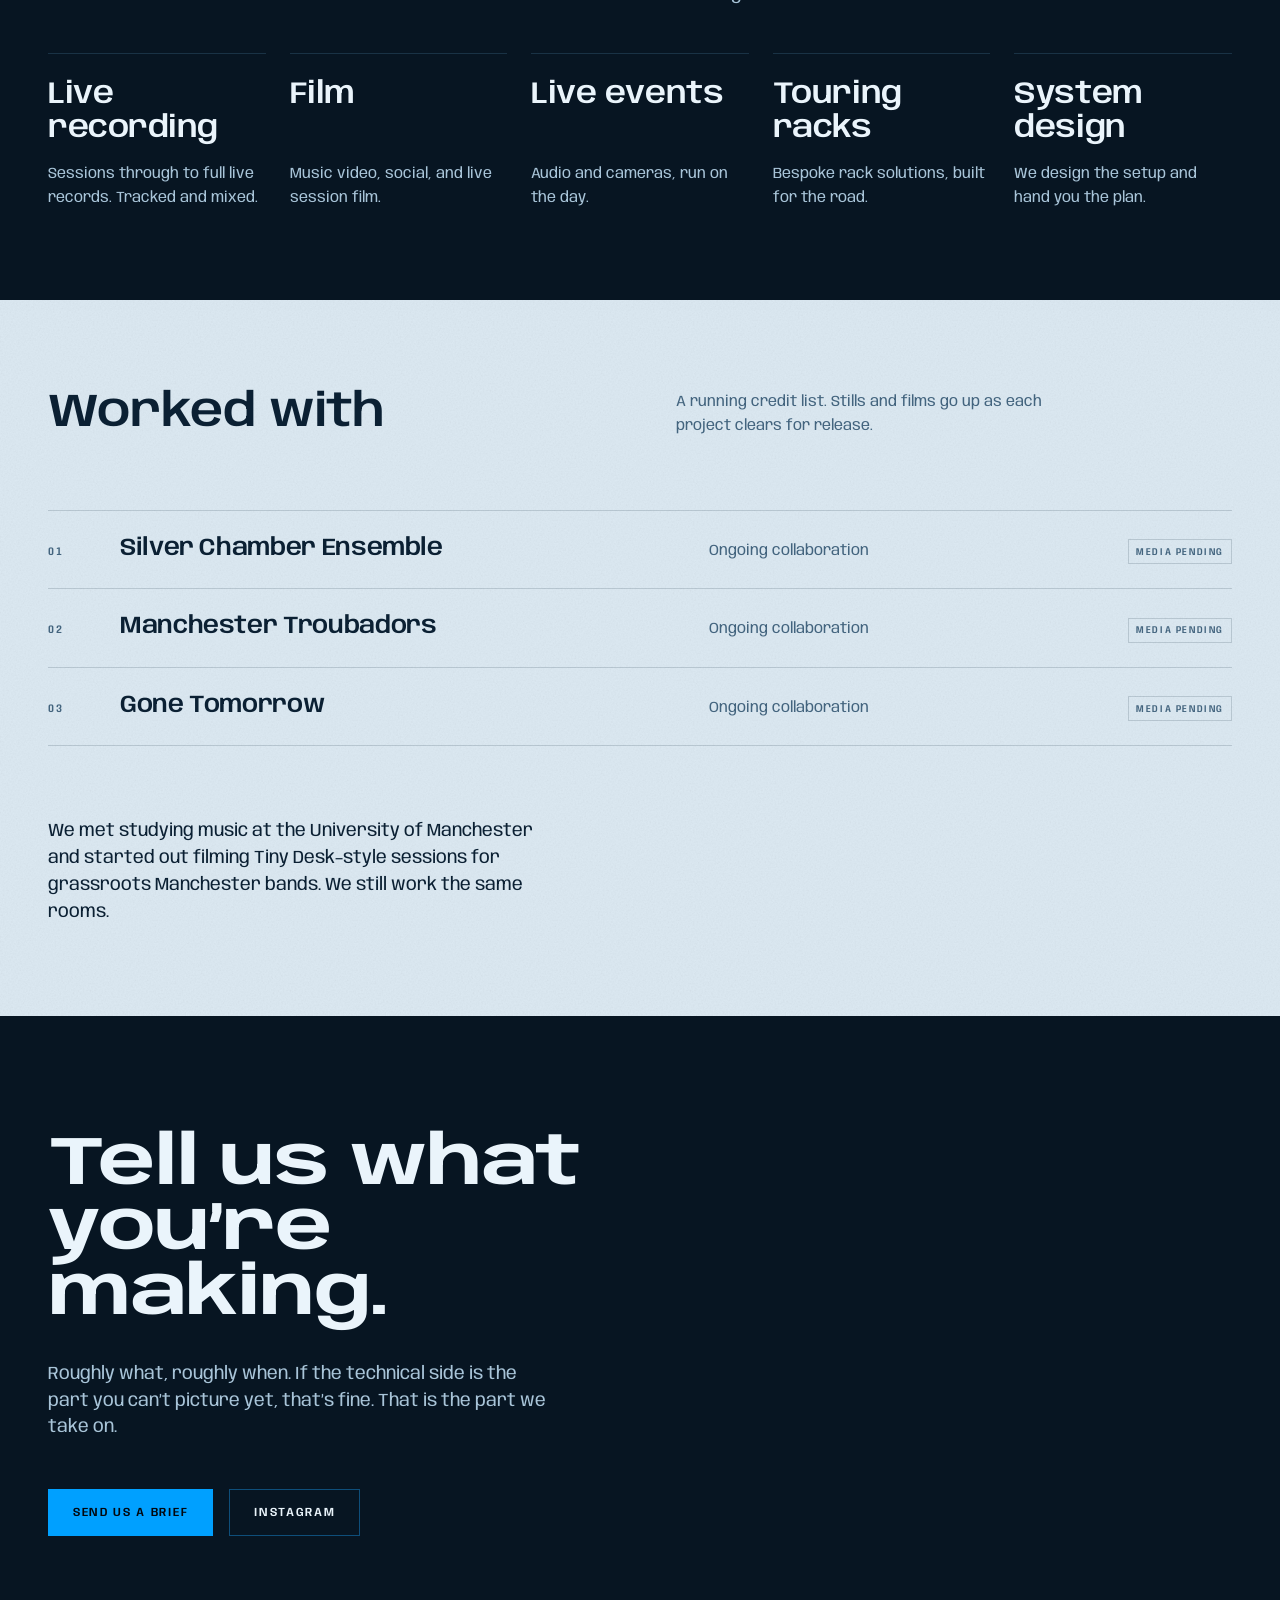
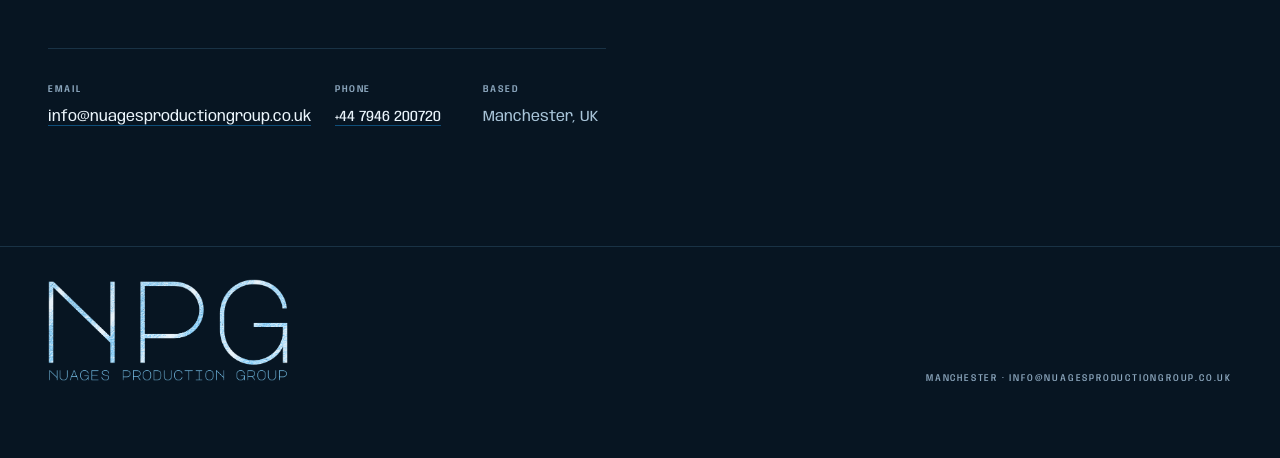
==== commit 039c894c: "Fix the hero cutting off in tall windows A half-screen window on a large display is not narrow, so a" ====
--- a/prototypes/signal-path/index.html
+++ b/prototypes/signal-path/index.html
@@ -85,8 +85,8 @@
               <stop offset="1" stop-color="#9BDCFF" stop-opacity="0"/>
             </linearGradient>
 
-            <symbol id="npgStage" viewBox="0 0 1600 900" preserveAspectRatio="xMidYMid slice">
-              <rect width="1600" height="900" fill="url(#npgBackdrop)"/>
+            <symbol id="npgStage" viewBox="0 -40 1600 1200" preserveAspectRatio="xMidYMid slice">
+              <rect x="0" y="-40" width="1600" height="1200" fill="url(#npgBackdrop)"/>
 
               <!-- Haze behind the players: without a lit ground the silhouettes
                    are black on black and the whole scene reads as an empty box. -->
@@ -160,7 +160,7 @@
                 <path d="M296 800 l 212 0 l -32 -72 l -148 0 z"/>
                 <path d="M1052 800 l 212 0 l -32 -72 l -148 0 z"/>
               </g>
-              <rect x="0" y="794" width="1600" height="106" fill="#03080F"/>
+              <rect x="0" y="794" width="1600" height="366" fill="#03080F"/>
             </symbol>
           </defs>
         </svg>
@@ -168,7 +168,7 @@
 
         <div class="compare__stage">
         <div class="compare__frame compare__frame--after" aria-hidden="true">
-          <svg class="scene" viewBox="0 0 1600 900" preserveAspectRatio="xMidYMid slice">
+          <svg class="scene" viewBox="0 -40 1600 1200" preserveAspectRatio="xMidYMid slice">
             <use href="#npgStage"/>
           </svg>
           <span class="compare__tag compare__tag--right">NPG capture</span>
@@ -176,7 +176,7 @@
 
         <div class="compare__frame compare__frame--before" id="compareBefore" aria-hidden="true">
           <div class="scene-phone">
-            <svg class="scene" viewBox="0 0 1600 900" preserveAspectRatio="xMidYMid slice">
+            <svg class="scene" viewBox="0 -40 1600 1200" preserveAspectRatio="xMidYMid slice">
               <use href="#npgStage"/>
               <!-- the lights clip, and there are heads in the way -->
               <g fill="#F4F9FC">
--- a/prototypes/signal-path/styles.css
+++ b/prototypes/signal-path/styles.css
@@ -184,7 +184,18 @@
   height: var(--masthead-h);
   padding: 0 var(--gutter);
   border-bottom: 1px solid var(--rule);
-  background: linear-gradient(to bottom, rgba(3, 8, 15, 0.92), rgba(3, 8, 15, 0.55));
+  isolation: isolate;
+}
+
+/* The blur lives on a pseudo-element, not on the bar itself: an image inside a
+   backdrop-filtered element composites unreliably, and the mark was dropping out
+   of the render while the text beside it stayed. */
+.masthead::before {
+  content: "";
+  position: absolute;
+  inset: 0;
+  z-index: -1;
+  background: linear-gradient(to bottom, rgba(3, 8, 15, 0.97) 0%, rgba(3, 8, 15, 0.9) 58%, rgba(3, 8, 15, 0.72) 100%);
   backdrop-filter: blur(14px);
 }
 
@@ -284,6 +295,32 @@
   gap: var(--s3);
   margin-top: var(--s5);
 }
+
+/* Drawing title block — native to the world, used once. Lives beside the gap
+   copy now that the hero is a picture. */
+.titleblock {
+  align-self: start;
+  min-width: 17rem;
+  border: 1px solid var(--rule);
+  background: rgba(7, 21, 34, 0.55);
+  backdrop-filter: blur(6px);
+  font-size: 0.625rem;
+  font-variation-settings: "wdth" 88, "wght" 500;
+  letter-spacing: 0.16em;
+  text-transform: uppercase;
+  font-variant-numeric: tabular-nums;
+}
+
+.titleblock__row {
+  display: flex;
+  justify-content: space-between;
+  gap: var(--s5);
+  padding: 0.6em 1em;
+  border-bottom: 1px solid var(--rule);
+}
+.titleblock__row:last-child { border-bottom: 0; }
+.titleblock__row span { color: var(--slate); }
+.titleblock__row b { font-variation-settings: "wdth" 88, "wght" 600; color: var(--azure-pale); }
 
 /* ---------- The gap, stated once, under the picture ---------- */
 
@@ -625,11 +662,7 @@
   /* Absolute placement collides with the hero actions once the column narrows,
      so the title block rejoins the flow and sits under them. */
   .hero { display: block; min-height: 0; }
-  .titleblock {
-    position: static;
-    margin-top: var(--s7);
-    max-width: 22rem;
-  }
+  .titleblock { min-width: 0; max-width: 24rem; }
   .hero__actions .btn { flex: 1 1 auto; justify-content: center; }
 }
 
@@ -714,3 +747,26 @@
   .compare__tag { top: auto; bottom: var(--s3); }
   .compare__grip { top: 72%; }
 }
+
+/* ---------- Tall windows (half-screen, portrait monitors) ---------- */
+
+/* Overlaying copy on a picture only works while the picture is wide. In a
+   portrait window the frame crops the scene to a strip and the copy covers what
+   is left, so past 4:5 the hero stacks the way it does on a phone and the stage
+   is bounded by width rather than height. */
+@media (min-width: 900px) and (max-aspect-ratio: 4 / 5) {
+  .hero {
+    display: block;
+    min-height: 0;
+    overflow: visible;
+  }
+  .hero__stage {
+    position: relative;
+    height: min(56vh, 62vw);
+    min-height: 22rem;
+  }
+  .hero__scrim { display: none; }
+  .hero__overlay { padding-top: var(--s6); }
+  .compare__tag { top: auto; bottom: var(--s3); }
+  .compare__grip { top: 72%; }
+}
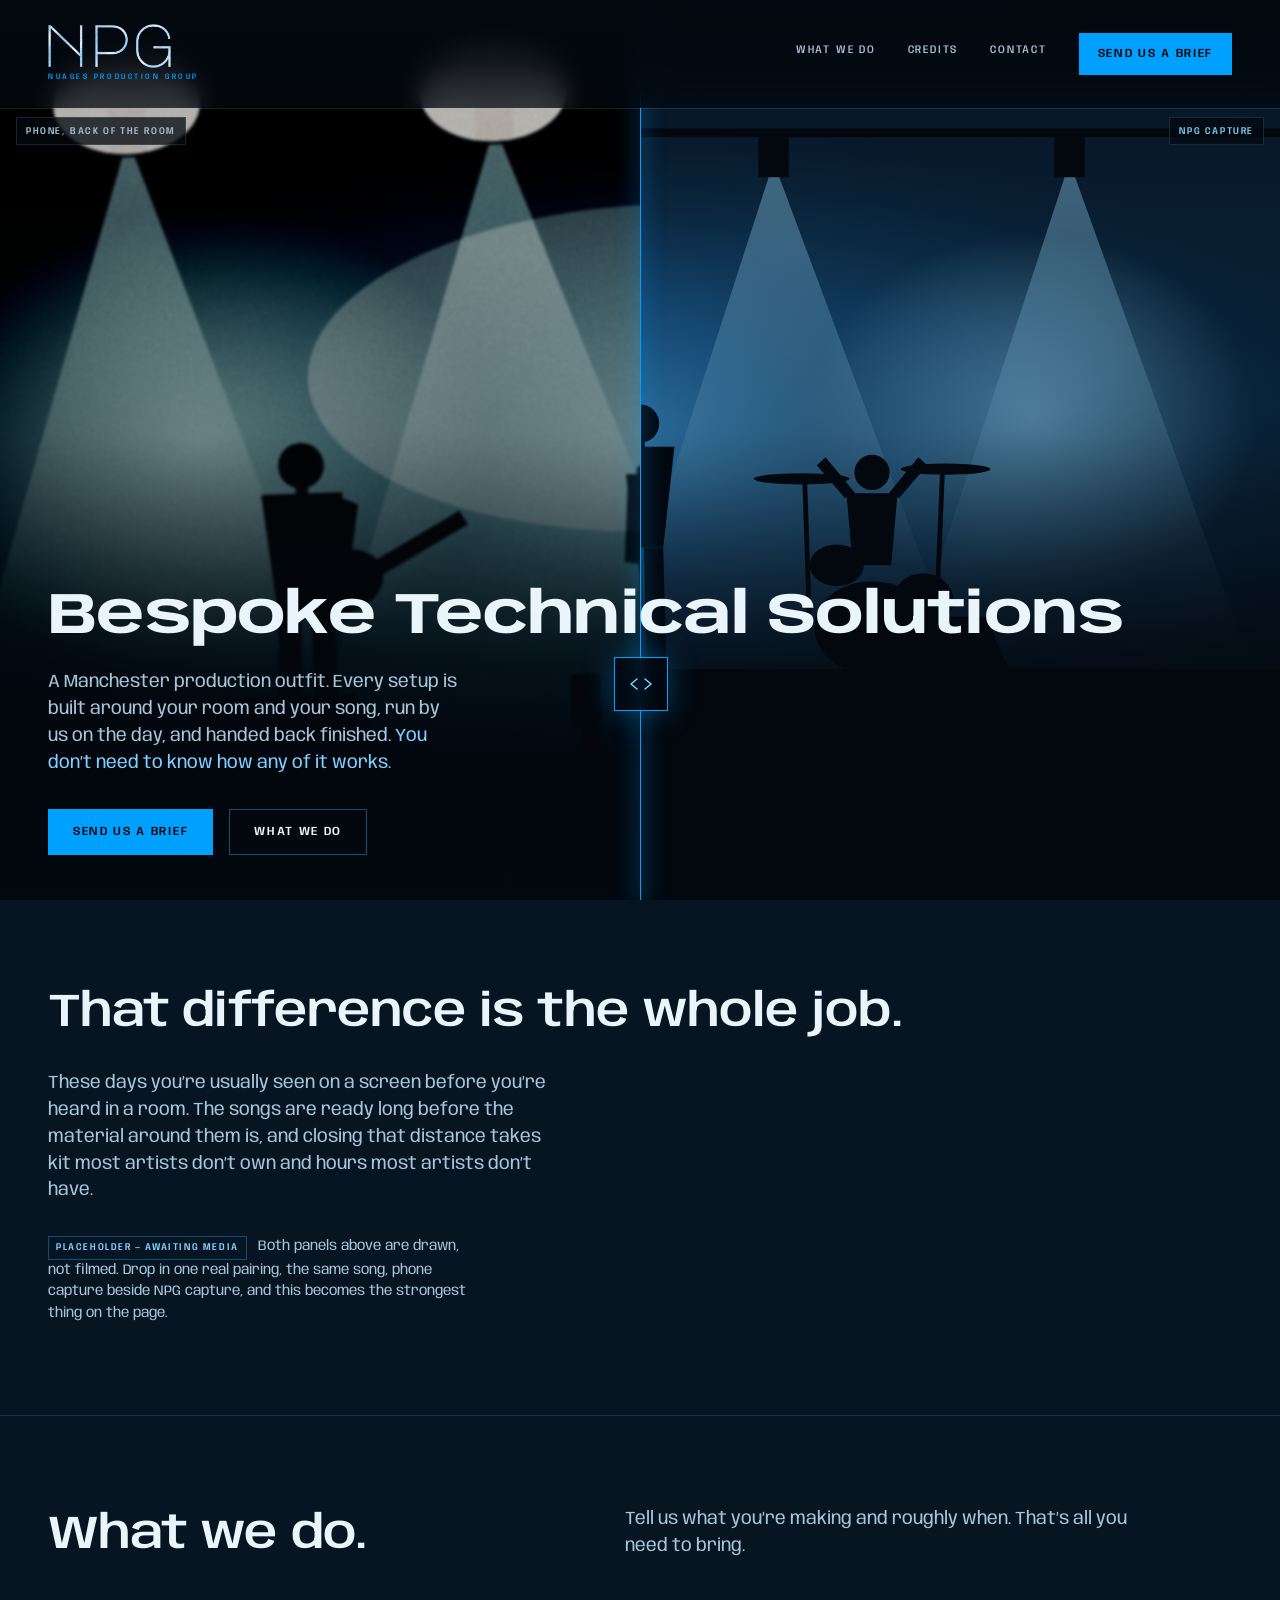
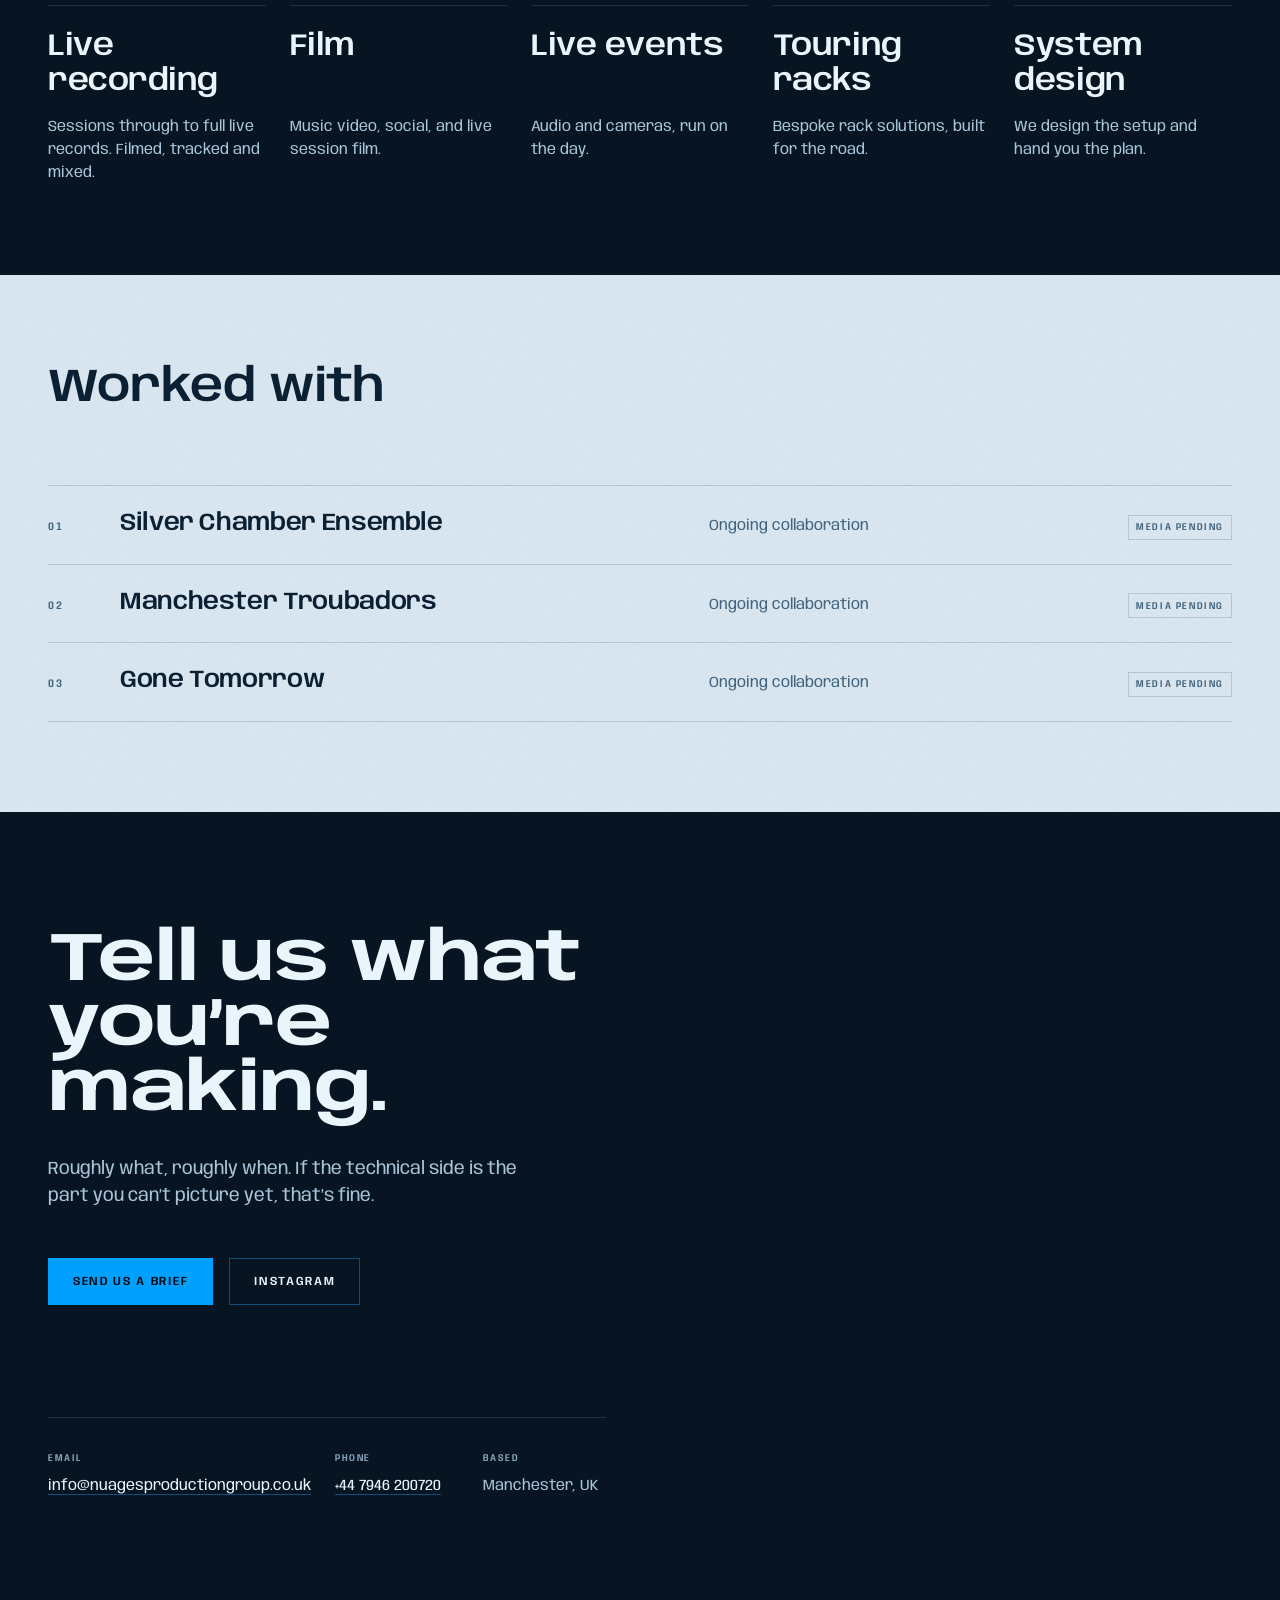
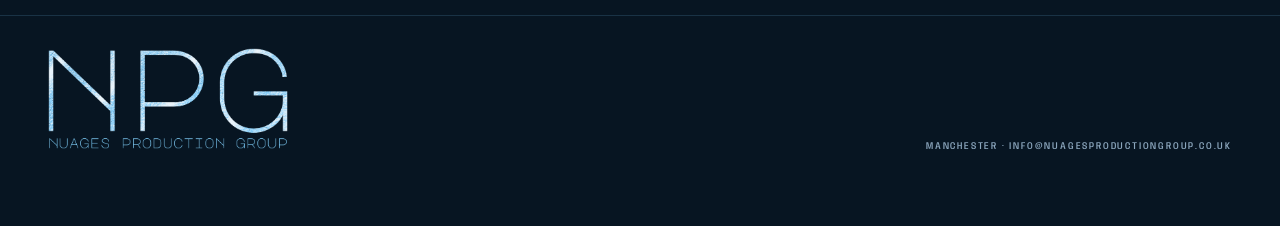
==== commit 5bcb87b1: "Port the client's canvas edits into the page Changes made in the design canvas and read back from th" ====
--- a/prototypes/signal-path/index.html
+++ b/prototypes/signal-path/index.html
@@ -49,7 +49,6 @@
     <span class="mark__word" aria-hidden="true">Nuages Production Group</span>
   </a>
   <nav class="nav" aria-label="Primary">
-    <a href="#gap">The gap</a>
     <a href="#what">What we do</a>
     <a href="#credits">Credits</a>
     <a href="#contact">Contact</a>
@@ -219,15 +218,15 @@
     <div class="hero__scrim" aria-hidden="true"></div>
 
     <div class="hero__overlay">
-      <h1 class="display">The technical<br>part is ours.</h1>
+      <h1 class="display">Bespoke Technical Solutions</h1>
       <p class="lede">
-        A Manchester production outfit. We design the setup around your room and your
-        song, run it on the day, and hand back the finished thing.
+        A Manchester production outfit. Every setup is built around your room and your
+        song, run by us on the day, and handed back finished.
         <em>You don’t need to know how any of it works.</em>
       </p>
       <div class="hero__actions">
         <a class="btn btn--primary" href="#contact">Send us a brief</a>
-        <a class="btn btn--ghost" href="#what">What we take on</a>
+        <a class="btn btn--ghost" href="#what">What we do</a>
       </div>
     </div>
   </section>
@@ -248,18 +247,12 @@
       </p>
     </div>
 
-    <div class="titleblock" aria-hidden="true">
-      <div class="titleblock__row"><span>Sheet</span><b>01 — Capability</b></div>
-      <div class="titleblock__row"><span>Origin</span><b>Manchester, UK</b></div>
-      <div class="titleblock__row"><span>Crew</span><b>03</b></div>
-      <div class="titleblock__row"><span>Rev</span><b>2026.08</b></div>
-    </div>
-  </section>
-
-  <!-- ========================== WHAT WE TAKE ON ========================== -->
+  </section>
+
+  <!-- ========================== WHAT WE DO =============================== -->
   <section class="does" id="what">
     <div class="does__head">
-      <h2 class="headline">What we take on.</h2>
+      <h2 class="headline">What we do.</h2>
       <p class="lede">
         Tell us what you’re making and roughly when. That’s all you need to bring.
       </p>
@@ -268,7 +261,7 @@
     <ul class="does__list">
       <li class="does__item">
         <h3 class="does__name">Live recording</h3>
-        <p class="does__note">Sessions through to full live records. Tracked and mixed.</p>
+        <p class="does__note">Sessions through to full live records. Filmed, tracked and mixed.</p>
       </li>
       <li class="does__item">
         <h3 class="does__name">Film</h3>
@@ -294,7 +287,6 @@
     <div class="plate__inner">
       <div class="plate__head">
         <h2 class="headline">Worked with</h2>
-        <p class="plate__note">A running credit list. Stills and films go up as each project clears for release.</p>
       </div>
 
       <ol class="credits">
@@ -317,12 +309,6 @@
           <span class="credit__media">Media pending</span>
         </li>
       </ol>
-
-      <p class="plate__origin">
-        We met studying music at the University of Manchester and started out filming
-        Tiny&nbsp;Desk–style sessions for grassroots Manchester bands. We still work the
-        same rooms.
-      </p>
     </div>
   </section>
 
@@ -332,7 +318,7 @@
       <h2 class="display display--close">Tell us what<br>you’re making.</h2>
       <p class="lede">
         Roughly what, roughly when. If the technical side is the part you can’t picture yet,
-        that’s fine. That is the part we take on.
+        that’s fine.
       </p>
       <div class="close__actions">
         <a class="btn btn--primary" href="mailto:info@nuagesproductiongroup.co.uk">Send us a brief</a>
--- a/prototypes/signal-path/styles.css
+++ b/prototypes/signal-path/styles.css
@@ -334,7 +334,7 @@
 }
 
 @media (min-width: 900px) {
-  .why { grid-template-columns: minmax(0, 1.6fr) auto; gap: var(--s8); }
+  .why { gap: var(--s8); }
 }
 
 .why__copy { display: grid; gap: var(--s5); }
@@ -495,13 +495,7 @@
   margin-bottom: var(--s7);
 }
 
-@media (min-width: 900px) {
-  .plate__head {
-    grid-template-columns: minmax(0, 1fr) minmax(0, 1fr);
-    gap: var(--s7);
-    align-items: end;
-  }
-}
+
 
 .plate__note {
   margin: 0;
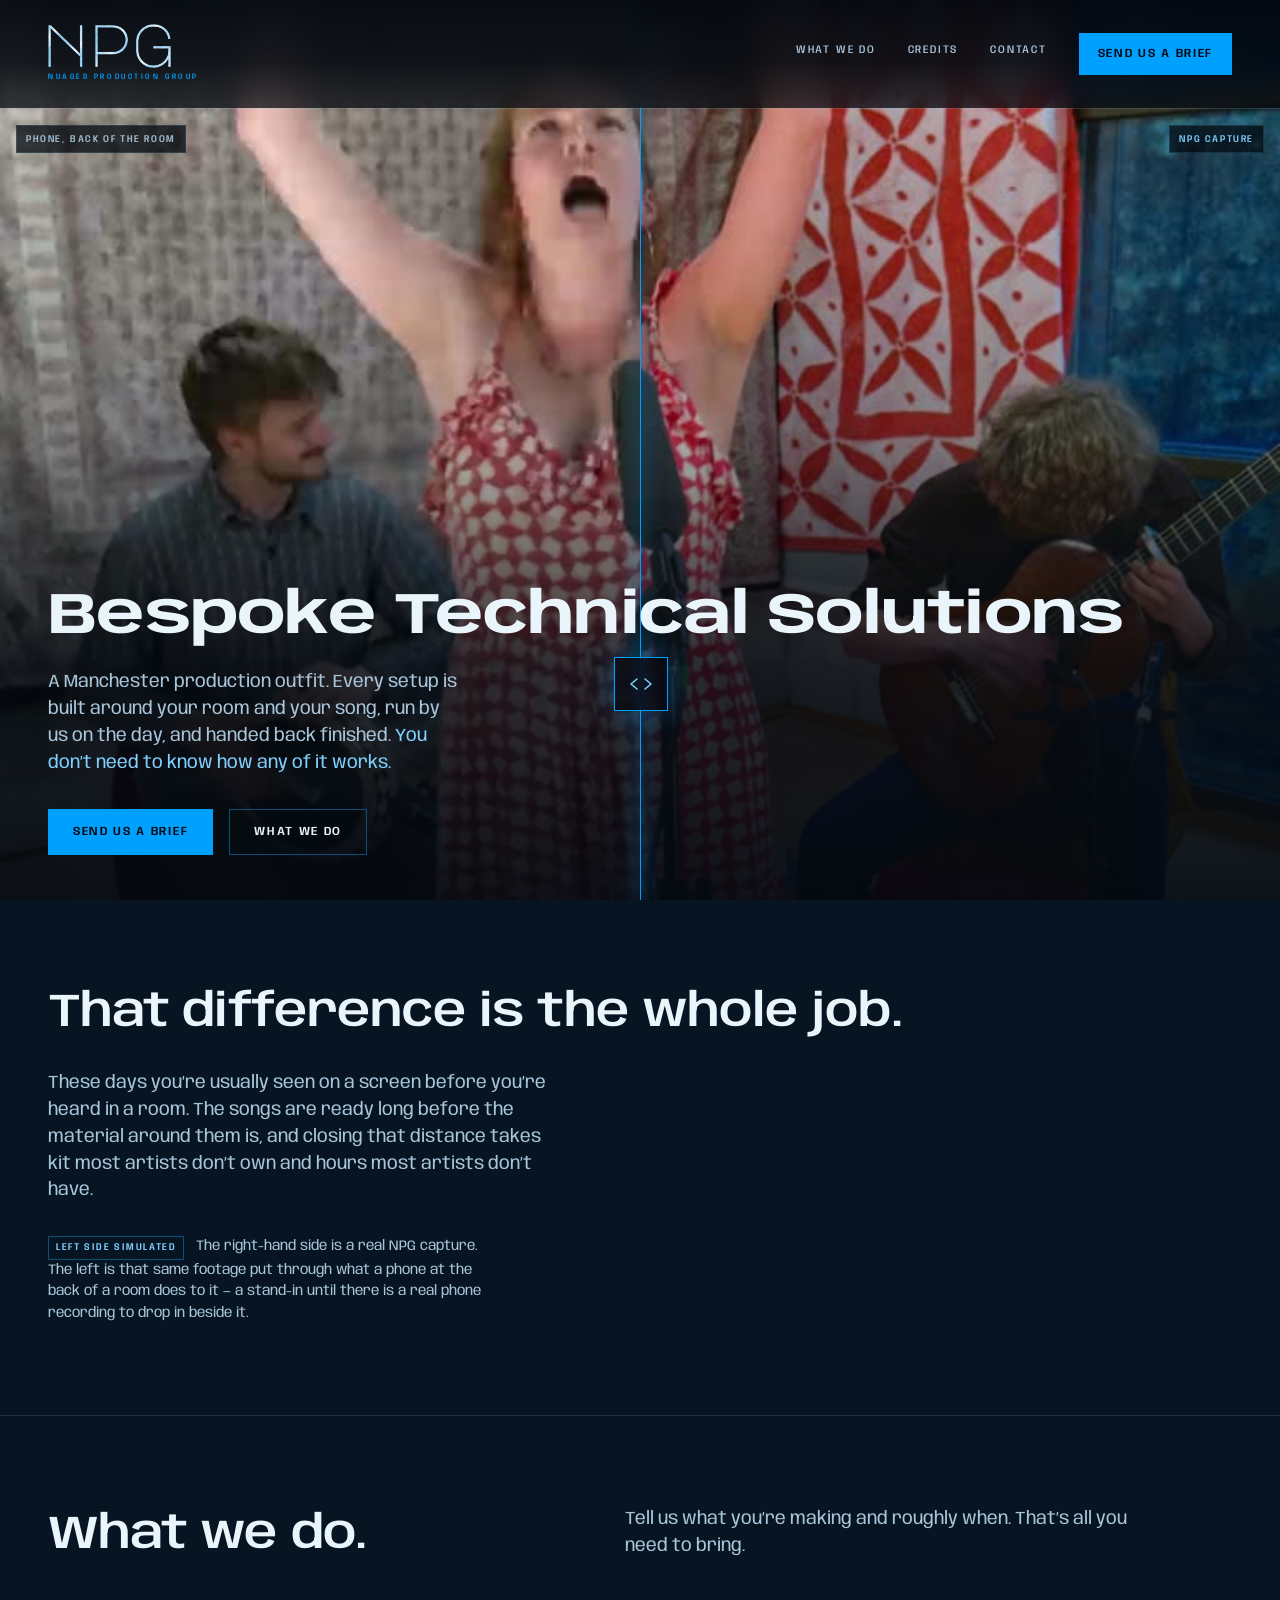
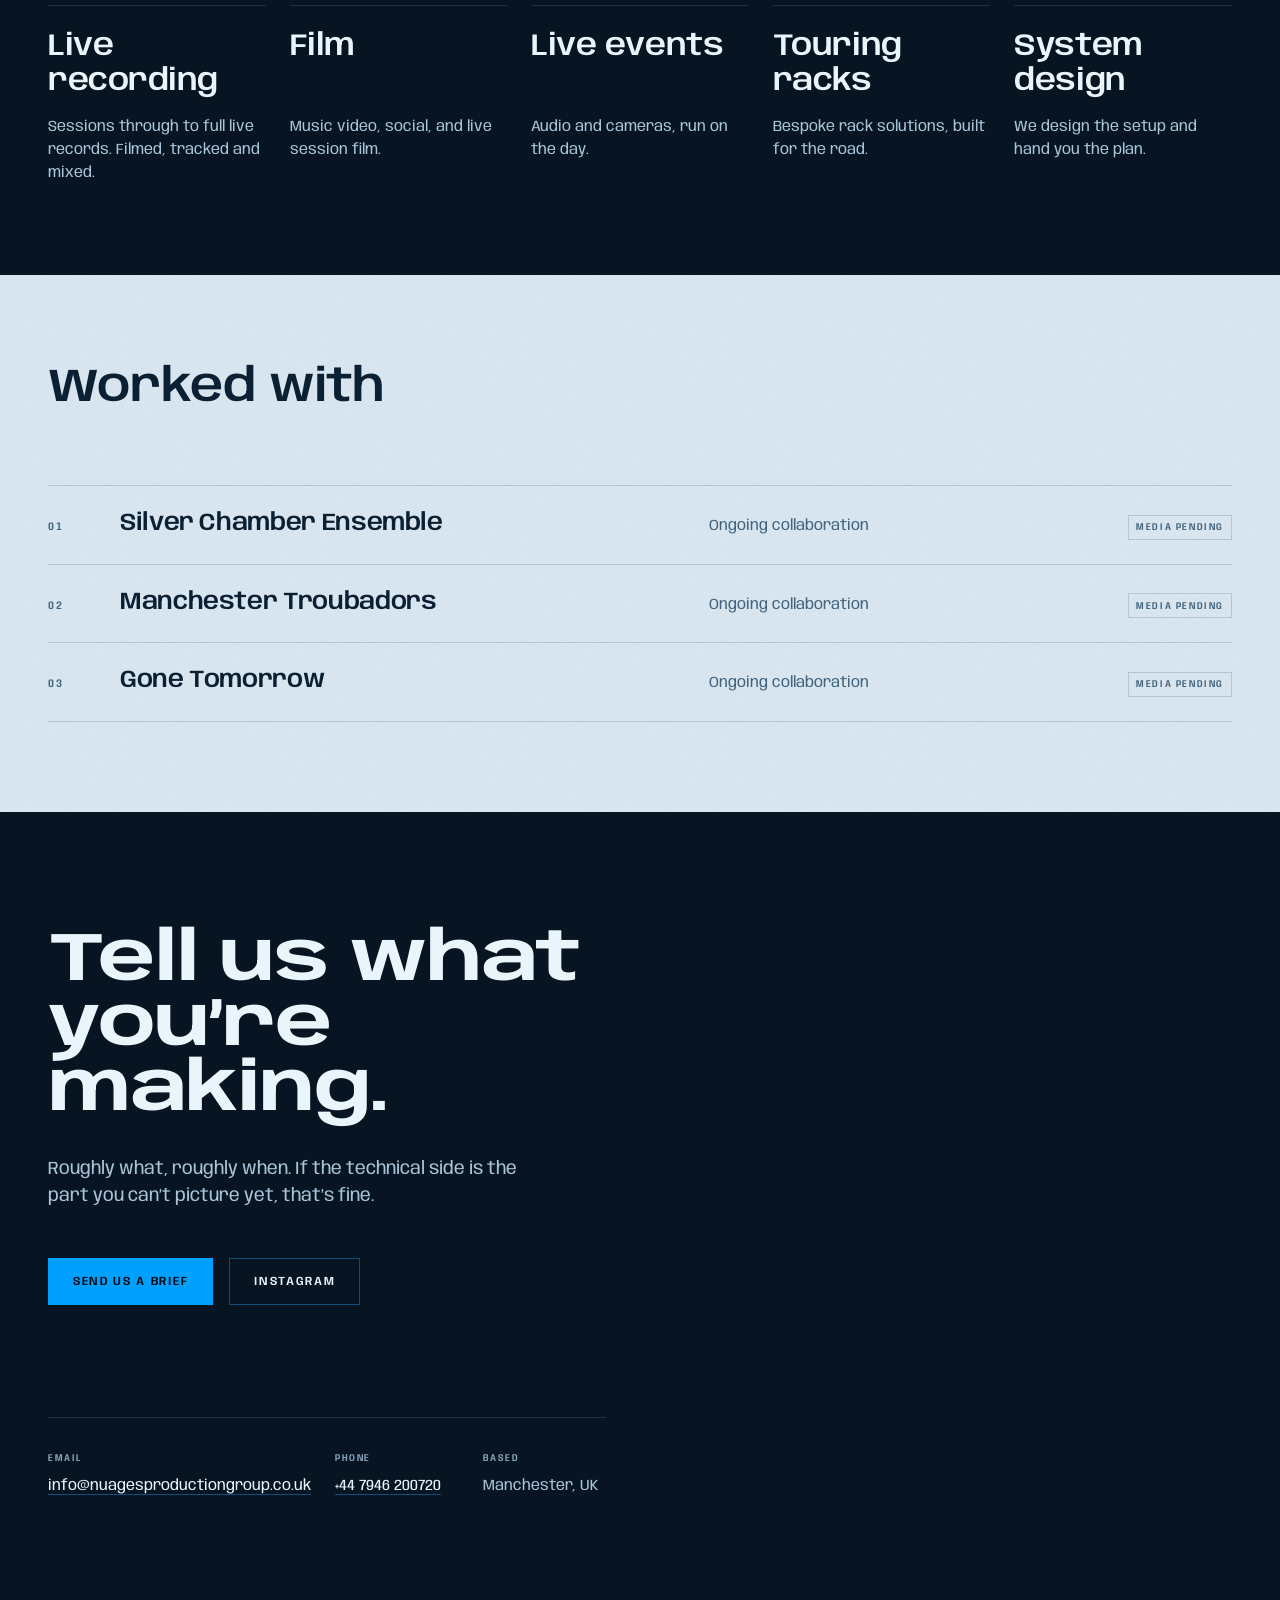
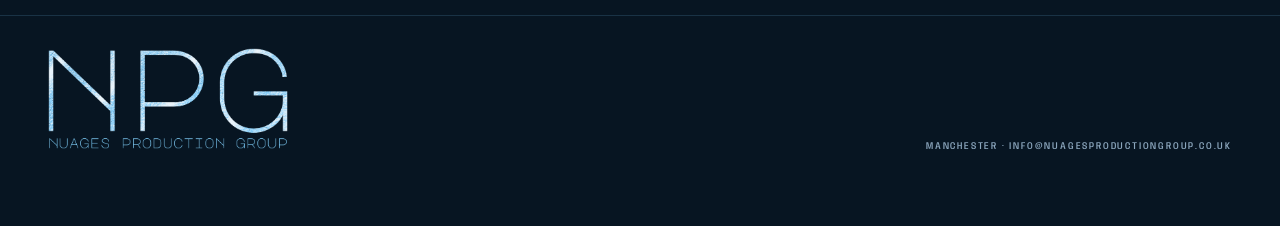
==== commit 4b68f423: "Put real footage in the hero comparison Replaces the drawn stage scene with a 12-second cut from the" ====
--- a/prototypes/signal-path/index.html
+++ b/prototypes/signal-path/index.html
@@ -63,144 +63,25 @@
        thing seen, and the offer is shown rather than described. -->
   <section class="hero" id="top">
     <div class="hero__stage" id="compare">
-        <svg class="scene-defs" aria-hidden="true" focusable="false">
-          <defs>
-            <linearGradient id="npgBackdrop" x1="0" y1="0" x2="0" y2="1">
-              <stop offset="0" stop-color="#061320"/>
-              <stop offset="0.42" stop-color="#0A2942"/>
-              <stop offset="1" stop-color="#03080F"/>
-            </linearGradient>
-            <radialGradient id="npgHaze" cx="0.5" cy="0.5" r="0.5">
-              <stop offset="0" stop-color="#3E9AD8" stop-opacity="0.92"/>
-              <stop offset="0.5" stop-color="#1B5F96" stop-opacity="0.55"/>
-              <stop offset="1" stop-color="#0A2942" stop-opacity="0"/>
-            </radialGradient>
-            <radialGradient id="npgWash" cx="0.5" cy="0.5" r="0.5">
-              <stop offset="0" stop-color="#8FD8FF" stop-opacity="0.55"/>
-              <stop offset="1" stop-color="#8FD8FF" stop-opacity="0"/>
-            </radialGradient>
-            <linearGradient id="npgBeam" x1="0" y1="0" x2="0" y2="1">
-              <stop offset="0" stop-color="#9BDCFF" stop-opacity="0.42"/>
-              <stop offset="1" stop-color="#9BDCFF" stop-opacity="0"/>
-            </linearGradient>
-
-            <symbol id="npgStage" viewBox="0 -40 1600 1200" preserveAspectRatio="xMidYMid slice">
-              <rect x="0" y="-40" width="1600" height="1200" fill="url(#npgBackdrop)"/>
-
-              <!-- Haze behind the players: without a lit ground the silhouettes
-                   are black on black and the whole scene reads as an empty box. -->
-              <ellipse cx="800" cy="540" rx="960" ry="430" fill="url(#npgHaze)"/>
-              <ellipse cx="800" cy="500" rx="330" ry="300" fill="url(#npgHaze)" opacity="0.75"/>
-              <ellipse cx="330" cy="470" rx="290" ry="240" fill="url(#npgWash)"/>
-              <ellipse cx="1290" cy="480" rx="280" ry="230" fill="url(#npgWash)"/>
-
-              <!-- beams from the truss -->
-              <g fill="url(#npgBeam)">
-                <path d="M267 160 L 60 800 L 486 800 Z"/>
-                <path d="M637 160 L 424 800 L 872 800 Z"/>
-                <path d="M967 160 L 760 800 L 1206 800 Z"/>
-                <path d="M1337 160 L 1128 800 L 1568 800 Z"/>
-              </g>
-
-              <!-- lighting truss -->
-              <rect x="0" y="118" width="1600" height="11" fill="#03080F"/>
-              <g fill="#03080F">
-                <rect x="248" y="129" width="38" height="50"/>
-                <rect x="618" y="129" width="38" height="50"/>
-                <rect x="948" y="129" width="38" height="50"/>
-                <rect x="1318" y="129" width="38" height="50"/>
-              </g>
-
-              <!-- Backlit players. Proportions matter more than detail here: a head
-                   is about a seventh of a standing figure, and getting that wrong is
-                   what made the earlier pass read as blobs rather than people. -->
-              <g fill="#03080F">
-                <!-- guitarist -->
-                <circle cx="430" cy="496" r="23"/>
-                <rect x="424" y="513" width="12" height="13"/>
-                <path d="M389 524 L471 524 L458 646 L402 646 Z"/>
-                <path d="M402 646 L425 646 L422 794 L398 794 Z"/>
-                <path d="M435 646 L458 646 L462 794 L438 794 Z"/>
-                <ellipse cx="470" cy="614" rx="40" ry="31" transform="rotate(-18 470 614)"/>
-                <path d="M494 598 L588 547 L596 561 L502 612 Z"/>
-                <path d="M470 530 L486 537 L476 598 L459 592 Z"/>
-
-                <!-- singer -->
-                <circle cx="800" cy="487" r="24"/>
-                <rect x="794" y="505" width="12" height="14"/>
-                <path d="M757 516 L843 516 L829 642 L771 642 Z"/>
-                <path d="M771 642 L795 642 L792 794 L767 794 Z"/>
-                <path d="M805 642 L829 642 L833 794 L808 794 Z"/>
-                <path d="M759 521 L772 523 L766 607 L753 604 Z"/>
-                <path d="M841 521 L829 525 L807 567 L817 575 Z"/>
-
-                <!-- drummer, seated behind the kit -->
-                <circle cx="1090" cy="548" r="22"/>
-                <path d="M1058 574 L1122 574 L1114 664 L1066 664 Z"/>
-                <path d="M1056 580 L1069 574 L1032 529 L1021 539 Z"/>
-                <path d="M1124 580 L1111 574 L1148 529 L1159 539 Z"/>
-                <ellipse cx="1046" cy="664" rx="34" ry="26"/>
-                <ellipse cx="1090" cy="742" rx="72" ry="58"/>
-                <ellipse cx="1154" cy="708" rx="38" ry="34"/>
-                <ellipse cx="1002" cy="556" rx="60" ry="7"/>
-                <ellipse cx="1182" cy="544" rx="56" ry="7"/>
-              </g>
-
-              <g stroke="#03080F" fill="none" stroke-linecap="round"
-                >
-                <path d="M772 794 L772 512" stroke-width="7"/>
-                <path d="M772 512 L794 500" stroke-width="7"/>
-                <path d="M1006 560 L1012 742" stroke-width="6"/>
-                <path d="M1178 548 L1170 742" stroke-width="6"/>
-              </g>
-
-              <!-- wedges and stage lip -->
-              <g fill="#03080F">
-                <path d="M296 800 l 212 0 l -32 -72 l -148 0 z"/>
-                <path d="M1052 800 l 212 0 l -32 -72 l -148 0 z"/>
-              </g>
-              <rect x="0" y="794" width="1600" height="366" fill="#03080F"/>
-            </symbol>
-          </defs>
-        </svg>
-
-
         <div class="compare__stage">
-        <div class="compare__frame compare__frame--after" aria-hidden="true">
-          <svg class="scene" viewBox="0 -40 1600 1200" preserveAspectRatio="xMidYMid slice">
-            <use href="#npgStage"/>
-          </svg>
-          <span class="compare__tag compare__tag--right">NPG capture</span>
-        </div>
-
-        <div class="compare__frame compare__frame--before" id="compareBefore" aria-hidden="true">
-          <div class="scene-phone">
-            <svg class="scene" viewBox="0 -40 1600 1200" preserveAspectRatio="xMidYMid slice">
-              <use href="#npgStage"/>
-              <!-- the lights clip, and there are heads in the way -->
-              <g fill="#F4F9FC">
-                <ellipse cx="267" cy="166" rx="74" ry="50" opacity="0.62"/>
-                <ellipse cx="637" cy="166" rx="74" ry="50" opacity="0.62"/>
-                <ellipse cx="967" cy="166" rx="74" ry="50" opacity="0.62"/>
-                <ellipse cx="1337" cy="166" rx="74" ry="50" opacity="0.62"/>
-                <ellipse cx="800" cy="450" rx="360" ry="165" opacity="0.20"/>
-              </g>
-              <g fill="#05090D">
-                <circle cx="168" cy="848" r="44"/>
-                <path d="M96 900 q72 -60 144 0 z"/>
-                <circle cx="452" cy="872" r="48"/>
-                <path d="M374 900 q78 -58 156 0 z"/>
-                <circle cx="962" cy="860" r="45"/>
-                <path d="M888 900 q74 -58 148 0 z"/>
-                <circle cx="1318" cy="882" r="50"/>
-                <path d="M1236 900 q82 -56 164 0 z"/>
-                <path d="M690 900 L706 806 L720 806 L736 900 Z"/>
-                <rect x="694" y="756" width="30" height="52" rx="4"/>
-              </g>
-            </svg>
+          <!-- Right: a real NPG capture. Left: the same 12 seconds put through what a
+               phone at the back of a room does to it. Framing is deliberately kept
+               registered between the two so the split reads as one continuous shot. -->
+          <div class="compare__frame compare__frame--after" aria-hidden="true">
+            <video class="scene" id="videoNpg" poster="media/capture-npg.jpg"
+                   autoplay muted loop playsinline preload="metadata">
+              <source src="media/capture-npg.mp4" type="video/mp4">
+            </video>
+            <span class="compare__tag compare__tag--right">NPG capture</span>
           </div>
-          <span class="compare__tag compare__tag--left">Phone, back of the room</span>
-        </div>
+
+          <div class="compare__frame compare__frame--before" id="compareBefore" aria-hidden="true">
+            <video class="scene" id="videoPhone" poster="media/capture-phone.jpg"
+                   autoplay muted loop playsinline preload="metadata">
+              <source src="media/capture-phone.mp4" type="video/mp4">
+            </video>
+            <span class="compare__tag compare__tag--left">Phone, back of the room</span>
+          </div>
 
           <div class="compare__handle" id="compareHandle">
             <span class="compare__grip" aria-hidden="true">
@@ -241,9 +122,10 @@
         distance takes kit most artists don’t own and hours most artists don’t have.
       </p>
       <p class="why__note">
-        <span class="pending">Placeholder — awaiting media</span>
-        Both panels above are drawn, not filmed. Drop in one real pairing, the same song,
-        phone capture beside NPG capture, and this becomes the strongest thing on the page.
+        <span class="pending">Left side simulated</span>
+        The right-hand side is a real NPG capture. The left is that same footage put through
+        what a phone at the back of a room does to it — a stand-in until there is a real phone
+        recording to drop in beside it.
       </p>
     </div>
 
--- a/prototypes/signal-path/styles.css
+++ b/prototypes/signal-path/styles.css
@@ -363,38 +363,19 @@
   will-change: clip-path;
 }
 
-.scene-defs { position: absolute; width: 0; height: 0; }
-
 .scene {
   position: absolute;
   inset: 0;
   width: 100%;
   height: 100%;
   display: block;
-}
-
-/* The same drawn scene, put through what a phone at the back of a room does:
-   clipped highlights, crushed shadows, colour gone, a slight tilt, and grain. */
-.scene-phone {
-  position: absolute;
-  inset: 0;
-  filter: saturate(0.5) contrast(1.75) brightness(0.82) sepia(0.22) hue-rotate(-14deg) blur(1.1px);
-  transform: scale(1.24) translate(1.8%, 2.4%) rotate(-2deg);
-  transform-origin: center;
-}
-
-.scene-phone::after {
-  content: "";
-  position: absolute;
-  inset: -20%;
-  opacity: 0.72;
-  mix-blend-mode: overlay;
-  background-image: url("data:image/svg+xml,%3Csvg xmlns='http://www.w3.org/2000/svg' width='150' height='150'%3E%3Cfilter id='g'%3E%3CfeTurbulence type='fractalNoise' baseFrequency='0.92' numOctaves='2'/%3E%3C/filter%3E%3Crect width='150' height='150' filter='url(%23g)'/%3E%3C/svg%3E");
+  object-fit: cover;
+  background: var(--ink-abyss);
 }
 
 .compare__tag {
   position: absolute;
-  top: clamp(5.5rem, 13vh, 7.5rem);
+  top: calc(var(--masthead-h) + var(--s3));   /* the bar overlays the stage */
   z-index: 3;
   padding: 0.5em 0.9em;
   background: rgba(3, 8, 15, 0.75);
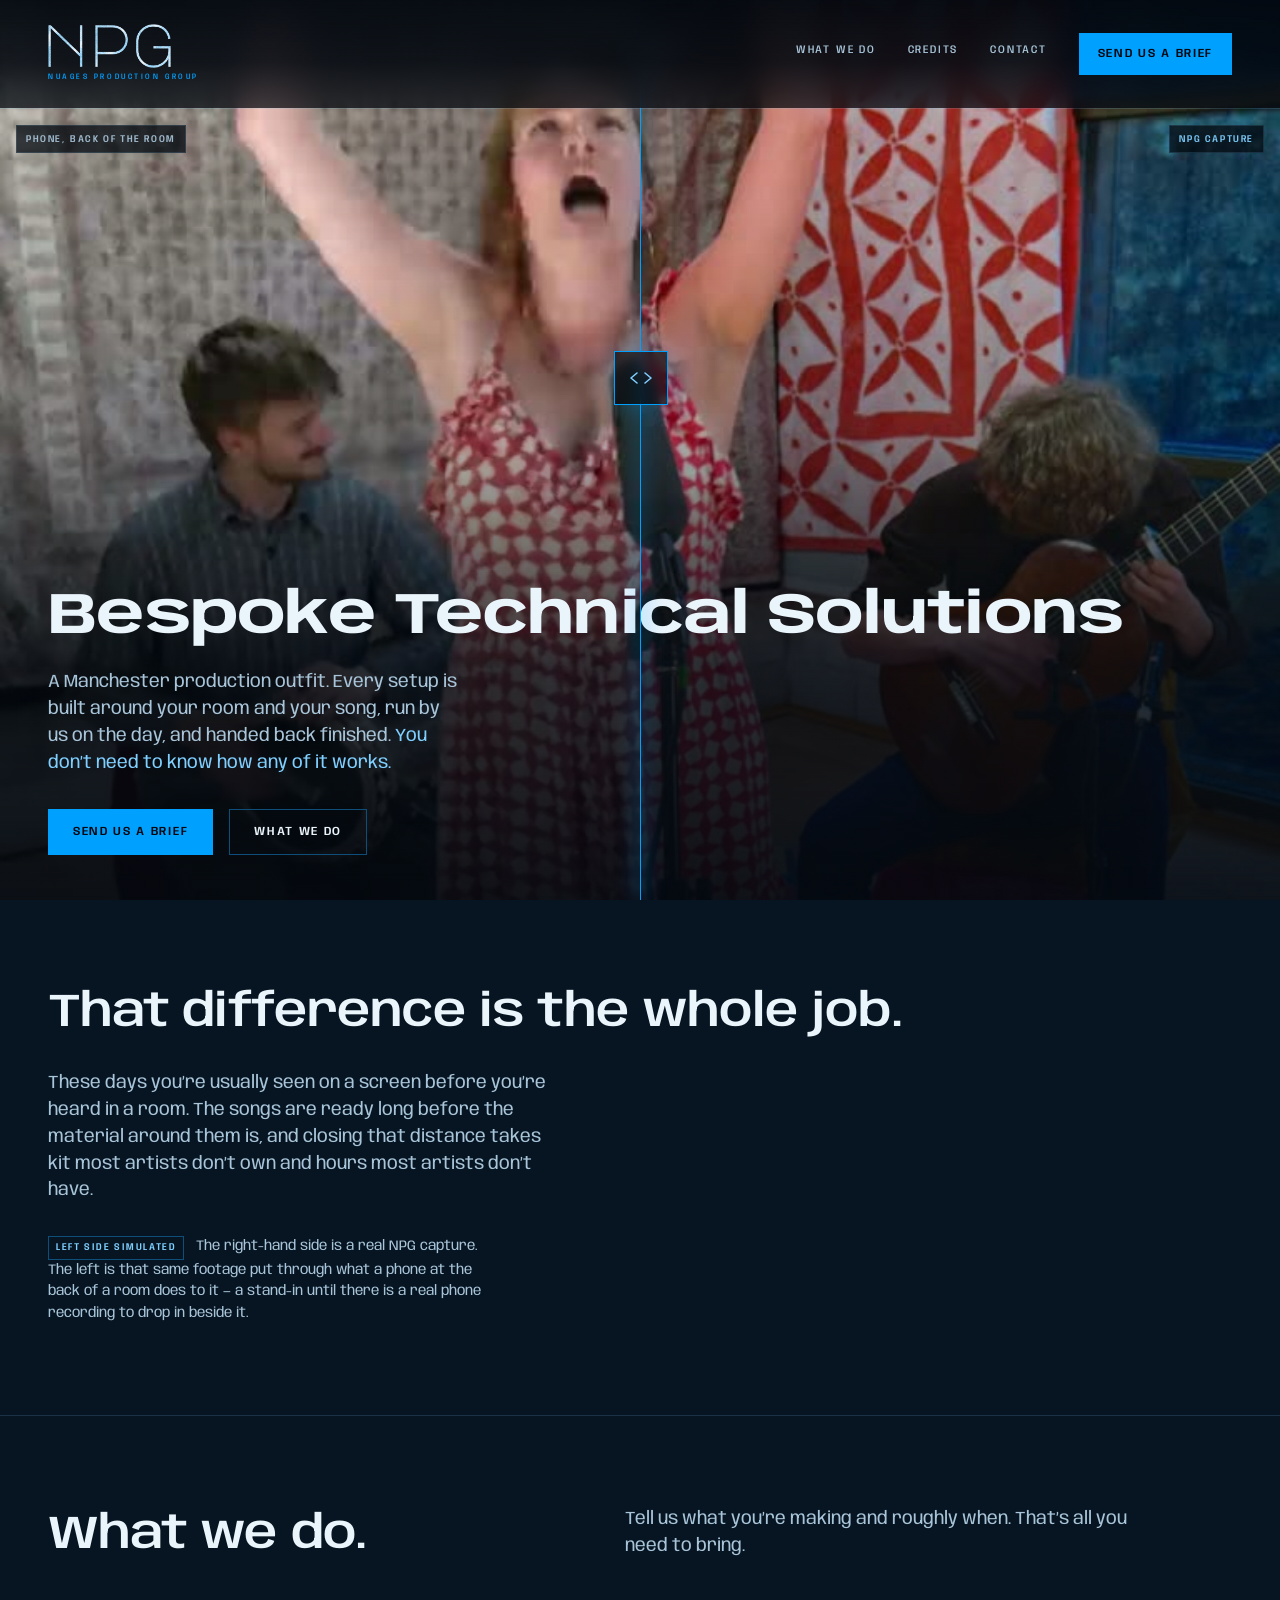
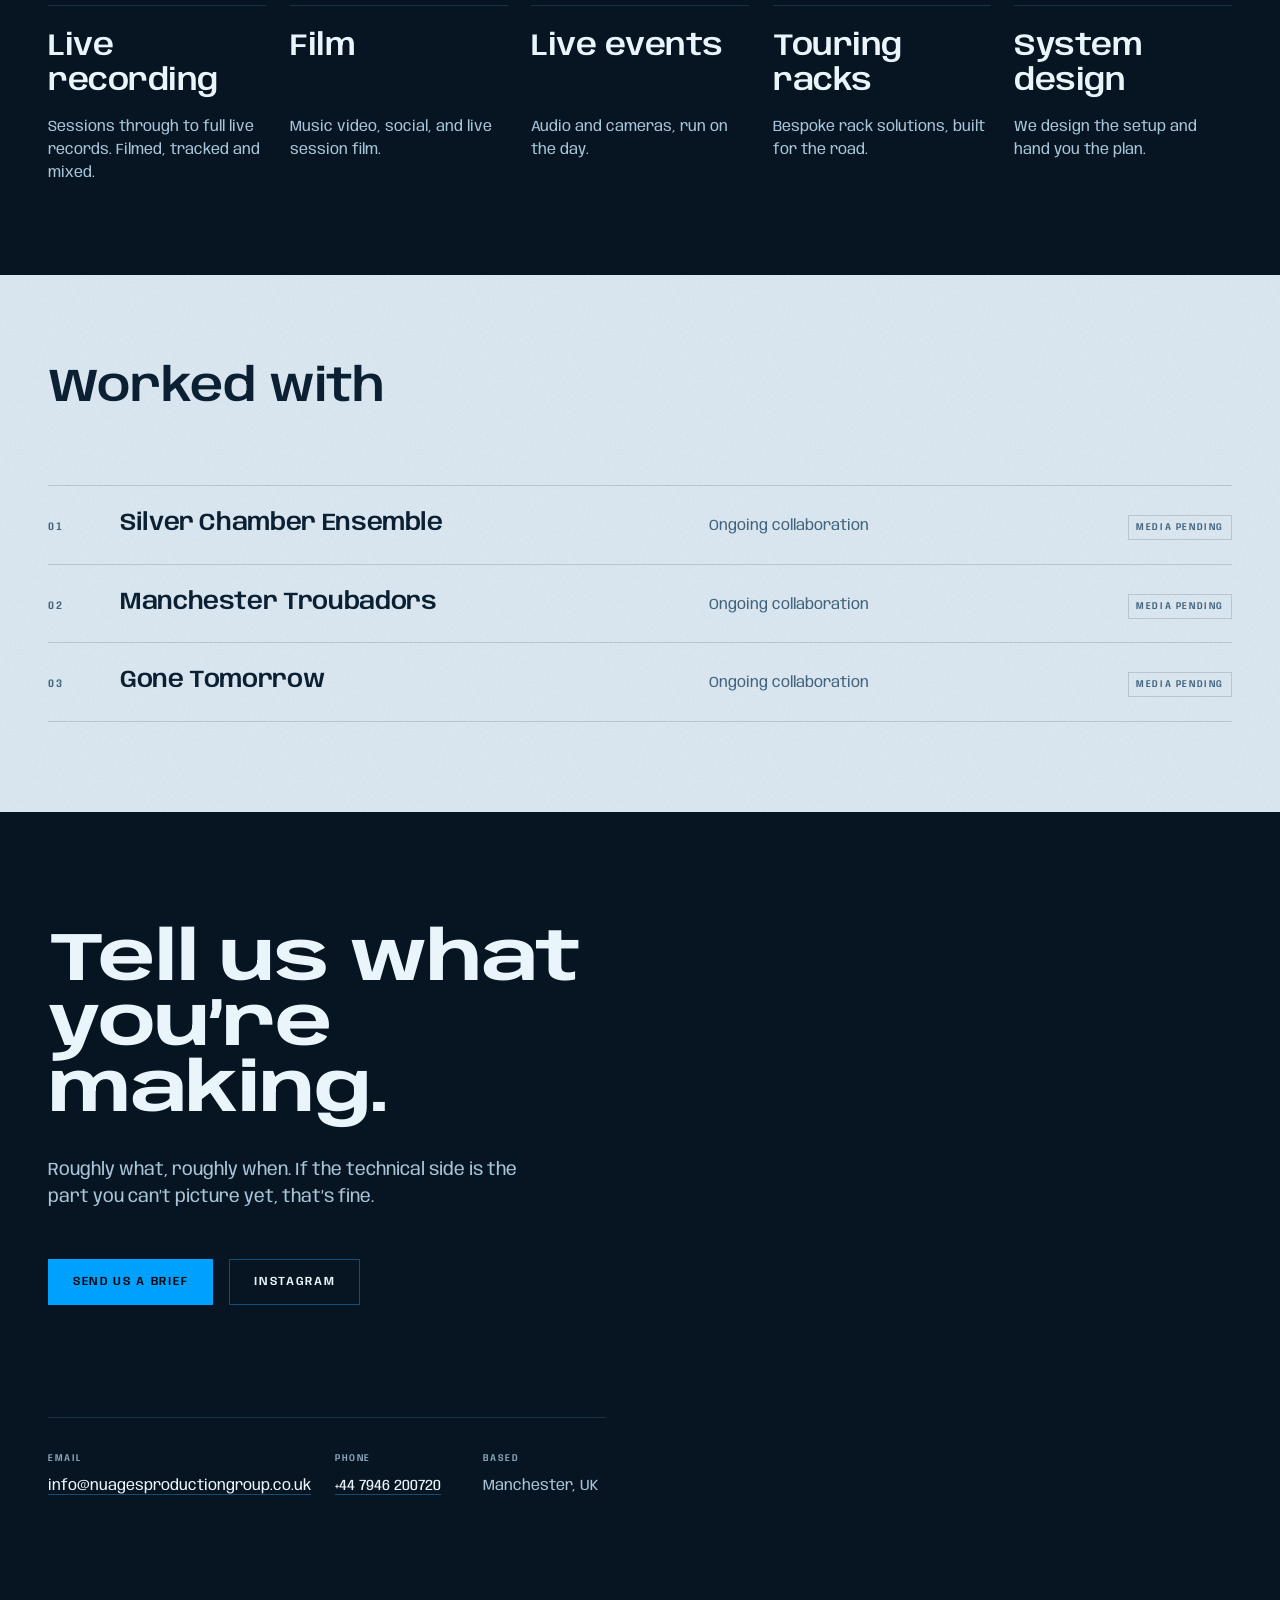
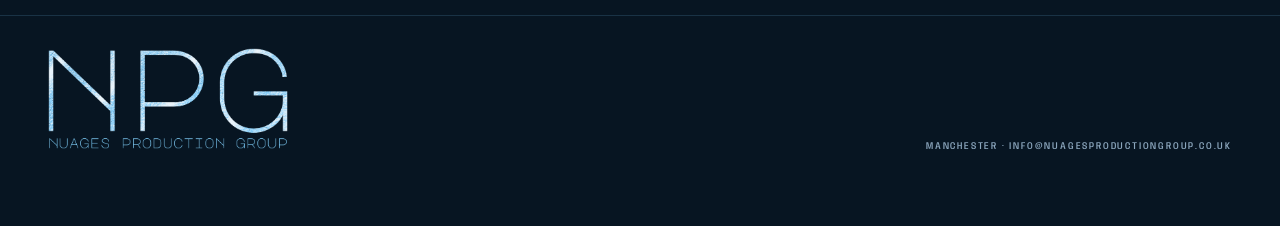
==== commit 5cc4a20d: "Add a motion system drawn from Motion Primitives and Watermelon UI Neither library is installed. Bot" ====
--- a/prototypes/signal-path/index.html
+++ b/prototypes/signal-path/index.html
@@ -35,6 +35,15 @@
 <link rel="preconnect" href="https://fonts.gstatic.com" crossorigin>
 <link href="https://fonts.googleapis.com/css2?family=Anybody:wdth,wght@50..150,100..900&display=swap" rel="stylesheet">
 <link rel="stylesheet" href="styles.css">
+<script>
+  // Set before first paint: motion is opt-in, so no-JS and reduced-motion
+  // visitors get the page fully visible with nothing to un-hide.
+  try {
+    if (!matchMedia("(prefers-reduced-motion: reduce)").matches) {
+      document.documentElement.dataset.motion = "";
+    }
+  } catch (e) {}
+</script>
 </head>
 <body>
 
@@ -96,6 +105,7 @@
         </div>
     </div>
 
+    <div class="hero__spot" aria-hidden="true"></div>
     <div class="hero__scrim" aria-hidden="true"></div>
 
     <div class="hero__overlay">
@@ -114,7 +124,7 @@
 
   <!-- ============================== THE GAP ============================== -->
   <section class="why" id="gap">
-    <div class="why__copy">
+    <div class="why__copy rise">
       <h2 class="headline">That difference is the whole job.</h2>
       <p class="lede">
         These days you’re usually seen on a screen before you’re heard in a room. The
@@ -132,8 +142,8 @@
   </section>
 
   <!-- ========================== WHAT WE DO =============================== -->
-  <section class="does" id="what">
-    <div class="does__head">
+  <section class="does beam" id="what">
+    <div class="does__head rise">
       <h2 class="headline">What we do.</h2>
       <p class="lede">
         Tell us what you’re making and roughly when. That’s all you need to bring.
@@ -141,23 +151,23 @@
     </div>
 
     <ul class="does__list">
-      <li class="does__item">
+      <li class="does__item rise">
         <h3 class="does__name">Live recording</h3>
         <p class="does__note">Sessions through to full live records. Filmed, tracked and mixed.</p>
       </li>
-      <li class="does__item">
+      <li class="does__item rise">
         <h3 class="does__name">Film</h3>
         <p class="does__note">Music video, social, and live session film.</p>
       </li>
-      <li class="does__item">
+      <li class="does__item rise">
         <h3 class="does__name">Live events</h3>
         <p class="does__note">Audio and cameras, run on the day.</p>
       </li>
-      <li class="does__item">
+      <li class="does__item rise">
         <h3 class="does__name">Touring racks</h3>
         <p class="does__note">Bespoke rack solutions, built for the road.</p>
       </li>
-      <li class="does__item">
+      <li class="does__item rise">
         <h3 class="does__name">System design</h3>
         <p class="does__note">We design the setup and hand you the plan.</p>
       </li>
@@ -167,24 +177,24 @@
   <!-- =========================== CREDITS (plate) =========================== -->
   <section class="plate" id="credits">
     <div class="plate__inner">
-      <div class="plate__head">
+      <div class="plate__head rise">
         <h2 class="headline">Worked with</h2>
       </div>
 
       <ol class="credits">
-        <li class="credit">
+        <li class="credit rise">
           <span class="credit__idx">01</span>
           <span class="credit__name">Silver Chamber Ensemble</span>
           <span class="credit__disc">Ongoing collaboration</span>
           <span class="credit__media">Media pending</span>
         </li>
-        <li class="credit">
+        <li class="credit rise">
           <span class="credit__idx">02</span>
           <span class="credit__name">Manchester Troubadors</span>
           <span class="credit__disc">Ongoing collaboration</span>
           <span class="credit__media">Media pending</span>
         </li>
-        <li class="credit">
+        <li class="credit rise">
           <span class="credit__idx">03</span>
           <span class="credit__name">Gone Tomorrow</span>
           <span class="credit__disc">Ongoing collaboration</span>
@@ -196,7 +206,7 @@
 
   <!-- ============================ CONTACT ============================ -->
   <section class="close" id="contact">
-    <div class="close__inner">
+    <div class="close__inner rise">
       <h2 class="display display--close">Tell us what<br>you’re making.</h2>
       <p class="lede">
         Roughly what, roughly when. If the technical side is the part you can’t picture yet,
@@ -206,7 +216,7 @@
         <a class="btn btn--primary" href="mailto:info@nuagesproductiongroup.co.uk">Send us a brief</a>
         <a class="btn btn--ghost" href="https://instagram.com/nuagesproductiongroup" rel="noopener">Instagram</a>
       </div>
-      <dl class="details">
+      <dl class="details beam">
         <div><dt>Email</dt><dd><a href="mailto:info@nuagesproductiongroup.co.uk">info@nuagesproductiongroup.co.uk</a></dd></div>
         <div><dt>Phone</dt><dd><a href="tel:+447946200720">+44 7946 200720</a></dd></div>
         <div><dt>Based</dt><dd>Manchester, UK</dd></div>
--- a/prototypes/signal-path/styles.css
+++ b/prototypes/signal-path/styles.css
@@ -53,7 +53,11 @@
   font-size: clamp(0.975rem, 0.3vw + 0.9rem, 1.0625rem);
   line-height: 1.6;
   -webkit-font-smoothing: antialiased;
-  overflow-x: hidden;
+  /* `clip`, not `hidden`: overflow-x:hidden computes to `hidden auto` and turns
+     body into a scroll container, which silently stops IntersectionObserver
+     firing against the viewport. `clip` suppresses the same overflow without
+     creating one. */
+  overflow-x: clip;
 }
 
 /* ---------- The cloud field ---------- */
@@ -284,7 +288,7 @@
   pointer-events: none;
 }
 
-.hero__overlay > * { pointer-events: auto; }
+.hero__overlay a { pointer-events: auto; }
 /* The picture is the argument now, so the headline steps down to the documented
    displaySmall and the whole overlay fits above the fold with the action visible. */
 .hero__overlay .lede { margin-top: var(--s4); max-width: 46ch; }
@@ -349,6 +353,7 @@
 
 .compare__stage {
   position: relative;
+  cursor: ew-resize;
   aspect-ratio: 16 / 9;
   overflow: hidden;
   border: 1px solid var(--rule-strong);
@@ -395,7 +400,7 @@
   top: 0;
   bottom: 0;
   left: 50%;
-  z-index: 4;
+  z-index: 7;
   width: 1px;
   background: var(--azure);
   box-shadow: 0 0 20px 2px rgba(0, 160, 255, 0.6);
@@ -406,8 +411,11 @@
    invitation, and this is the first thing anyone touches on the page. */
 .compare__grip {
   position: absolute;
-  top: 76%;
+  top: 42%;
   left: 50%;
+  pointer-events: auto;
+  cursor: ew-resize;
+  touch-action: none;
   display: grid;
   place-items: center;
   width: 54px;
@@ -418,6 +426,23 @@
   backdrop-filter: blur(5px);
   color: var(--azure-pale);
   box-shadow: 0 0 30px rgba(0, 160, 255, 0.35);
+  transition: background-color 0.2s var(--ease), box-shadow 0.2s var(--ease),
+              border-color 0.2s var(--ease);
+}
+
+/* A generous invisible grab zone: the visible square stays 54px, but it can be
+   caught from well outside it, which is what makes this easy to hit on a phone. */
+.compare__grip::before {
+  content: "";
+  position: absolute;
+  inset: -22px;
+}
+
+.compare__grip:hover,
+.compare__grip:active {
+  background: rgba(3, 8, 15, 0.86);
+  border-color: var(--azure-pale);
+  box-shadow: 0 0 46px rgba(0, 160, 255, 0.6);
 }
 
 .compare__range {
@@ -720,7 +745,7 @@
   .hero__scrim { display: none; }
   .hero__overlay { padding-top: var(--s6); }
   .compare__tag { top: auto; bottom: var(--s3); }
-  .compare__grip { top: 72%; }
+  .compare__grip { top: 50%; }
 }
 
 /* ---------- Tall windows (half-screen, portrait monitors) ---------- */
@@ -743,5 +768,162 @@
   .hero__scrim { display: none; }
   .hero__overlay { padding-top: var(--s6); }
   .compare__tag { top: auto; bottom: var(--s3); }
-  .compare__grip { top: 72%; }
-}
+  .compare__grip { top: 50%; }
+}
+
+/* ==========================================================================
+   Motion system
+   Patterns adapted from Motion Primitives (text reveal, in-view, spotlight,
+   dock magnification) and Watermelon UI (shimmer), rebuilt in plain CSS/JS —
+   this page has no build step, and their card/rounded defaults fight this
+   system's square, card-less rules.
+
+   Everything is opt-in: content renders fully without JS, and the `data-motion`
+   flag is only set when scripting is on and prefers-reduced-motion is off. So a
+   failed script can never leave copy hidden.
+   ========================================================================== */
+
+/* ---------- In view: sections arrive, once ---------- */
+
+[data-motion] .rise {
+  opacity: 0;
+  transform: translate3d(0, 22px, 0);
+  will-change: opacity, transform;
+}
+
+[data-motion] .rise.is-in {
+  opacity: 1;
+  transform: none;
+  transition: opacity 0.8s var(--ease), transform 0.8s var(--ease);
+  transition-delay: calc(var(--i, 0) * 70ms);
+}
+
+[data-motion] .rise.is-in.is-settled { will-change: auto; }
+
+/* ---------- Text effect: the hero line assembles word by word ---------- */
+
+[data-motion] .word {
+  display: inline-block;
+  opacity: 0;
+  transform: translate3d(0, 0.42em, 0);
+  filter: blur(7px);
+}
+
+[data-motion] .display.is-in .word {
+  opacity: 1;
+  transform: none;
+  filter: blur(0);
+  transition: opacity 0.75s var(--ease), transform 0.75s var(--ease), filter 0.75s var(--ease);
+  transition-delay: calc(var(--i, 0) * 90ms);
+}
+
+/* ---------- Spotlight: a lamp you aim, under the scrim ---------- */
+
+/* Sits below .hero__scrim (z-3), so it lights the footage and never the copy —
+   which is what keeps it clear of the Ceiling Rule in DESIGN.md. */
+.hero__spot {
+  position: absolute;
+  inset: 0;
+  z-index: 2;
+  pointer-events: none;
+  opacity: 0;
+  mix-blend-mode: screen;
+  transition: opacity 0.6s var(--ease);
+  background: radial-gradient(
+    22rem 22rem at var(--spot-x, 50%) var(--spot-y, 40%),
+    rgba(0, 160, 255, 0.20),
+    rgba(0, 160, 255, 0.07) 42%,
+    transparent 70%);
+}
+
+[data-motion] .hero:hover .hero__spot { opacity: 1; }
+
+/* ---------- Dock: the hovered capability steps forward ---------- */
+
+.does__item {
+  transition: border-color 0.35s var(--ease);
+}
+
+.does__name,
+.does__note {
+  transition: transform 0.4s var(--ease), color 0.35s var(--ease);
+}
+
+.does__item:hover { border-top-color: var(--azure); }
+.does__item:hover .does__name { transform: translateX(6px); color: var(--azure-pale); }
+.does__item:hover .does__note { transform: translateX(6px); }
+
+/* ---------- Beam: a signal crossing the rule as the section arrives ---------- */
+
+.beam { position: relative; }
+
+.beam::after {
+  content: "";
+  position: absolute;
+  top: -1px;
+  left: 0;
+  height: 1px;
+  width: 34%;
+  pointer-events: none;
+  opacity: 0;
+  background: linear-gradient(90deg, transparent, var(--azure), transparent);
+  box-shadow: 0 0 12px 1px rgba(0, 160, 255, 0.5);
+}
+
+[data-motion] .beam.is-in::after {
+  animation: beam-sweep 1.5s var(--ease) 0.15s 1 both;
+}
+
+@keyframes beam-sweep {
+  0%   { opacity: 0; transform: translateX(-40%); }
+  22%  { opacity: 1; }
+  78%  { opacity: 1; }
+  100% { opacity: 0; transform: translateX(340%); }
+}
+
+/* ---------- Shimmer: one pass across the primary action ---------- */
+
+.btn--primary { position: relative; overflow: hidden; }
+
+.btn--primary::after {
+  content: "";
+  position: absolute;
+  top: 0;
+  bottom: 0;
+  left: -60%;
+  width: 45%;
+  pointer-events: none;
+  transform: skewX(-18deg);
+  background: linear-gradient(90deg, transparent, rgba(255, 255, 255, 0.42), transparent);
+  opacity: 0;
+}
+
+[data-motion] .btn--primary:hover::after,
+[data-motion] .btn--primary:focus-visible::after {
+  animation: shimmer 0.75s var(--ease) 1 both;
+}
+
+@keyframes shimmer {
+  from { opacity: 1; left: -60%; }
+  to   { opacity: 0; left: 115%; }
+}
+
+/* ---------- Credit rows ---------- */
+
+.credit {
+  transition: background-color 0.3s var(--ease);
+}
+.credit__idx,
+.credit__name { transition: transform 0.35s var(--ease), color 0.3s var(--ease); }
+.credit:hover { background: rgba(11, 32, 51, 0.05); }
+.credit:hover .credit__idx { color: var(--azure-deep); }
+.credit:hover .credit__idx,
+.credit:hover .credit__name { transform: translateX(6px); }
+
+/* Motion is opt-in, so honouring the preference is just never opting in —
+   but keep the guard for anything that animates outside the flag. */
+@media (prefers-reduced-motion: reduce) {
+  [data-motion] .rise,
+  [data-motion] .word { opacity: 1; transform: none; filter: none; }
+  .beam::after, .btn--primary::after { animation: none !important; }
+}
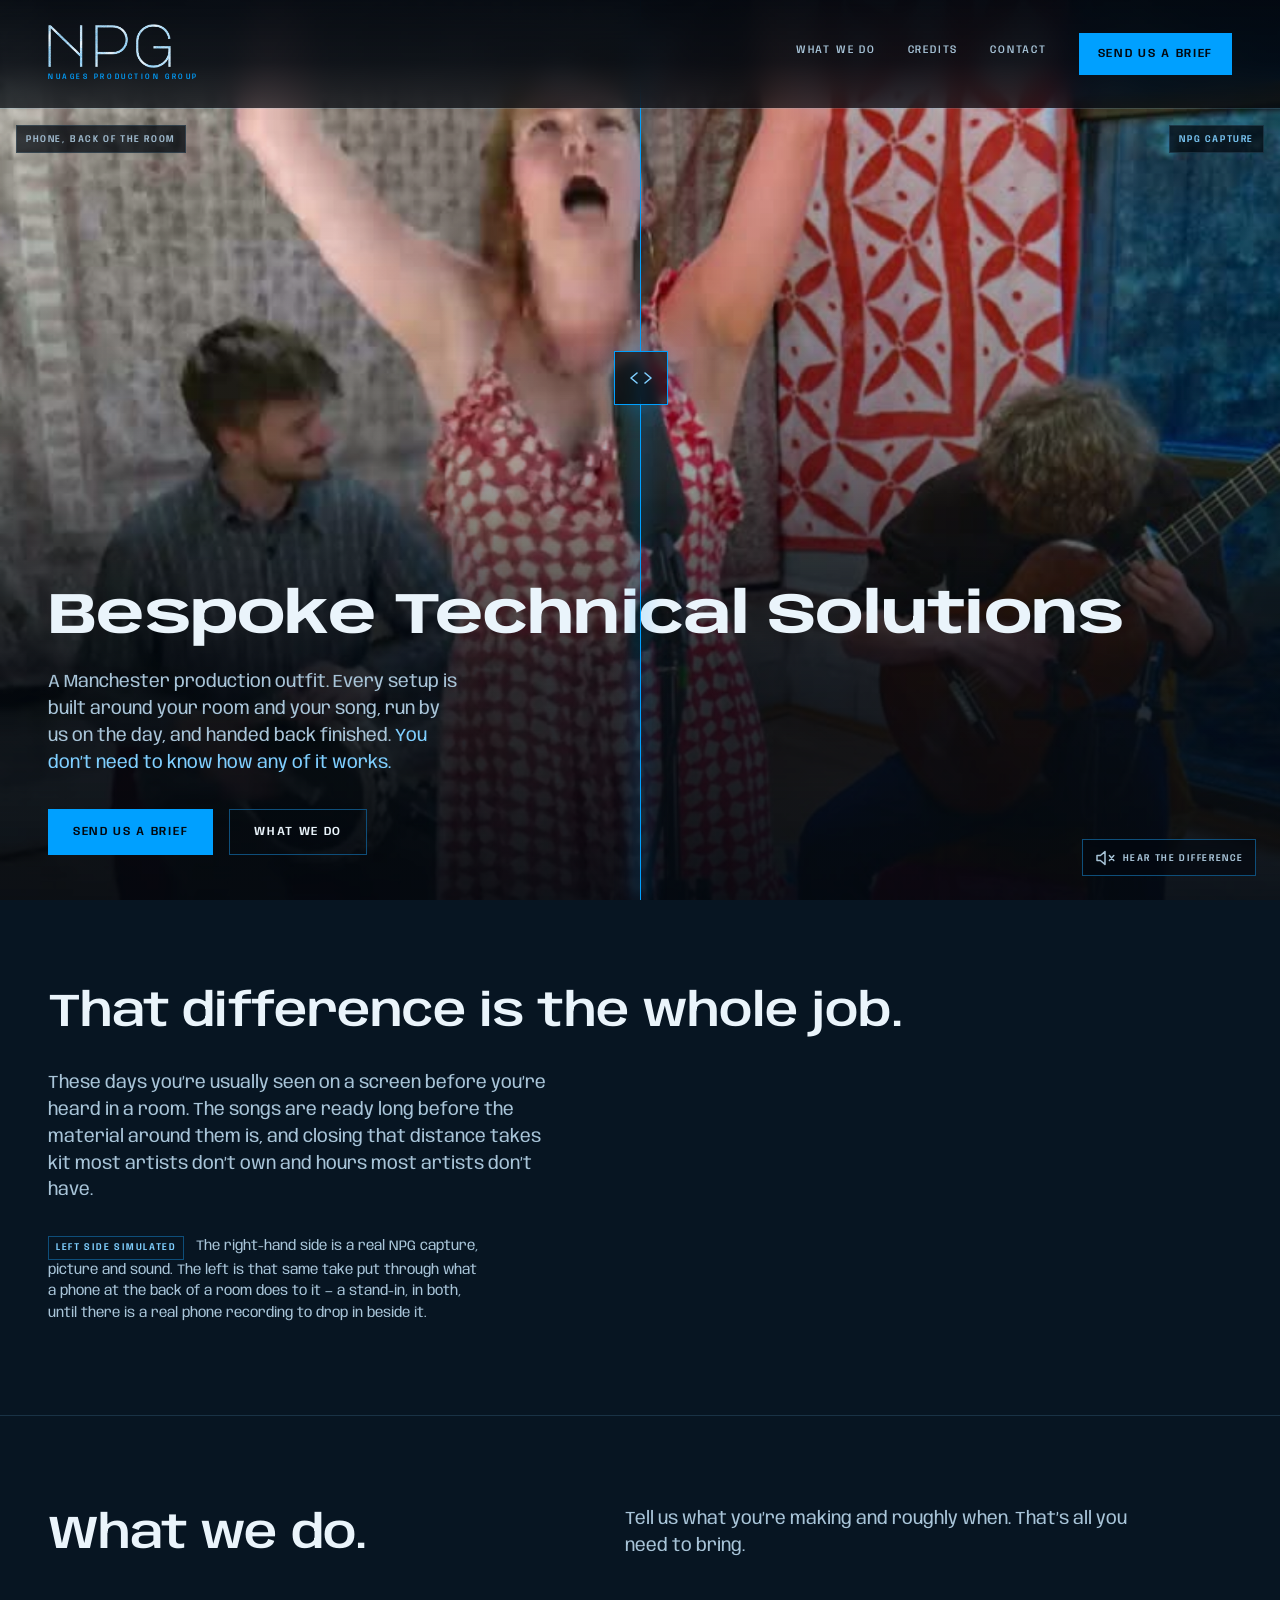
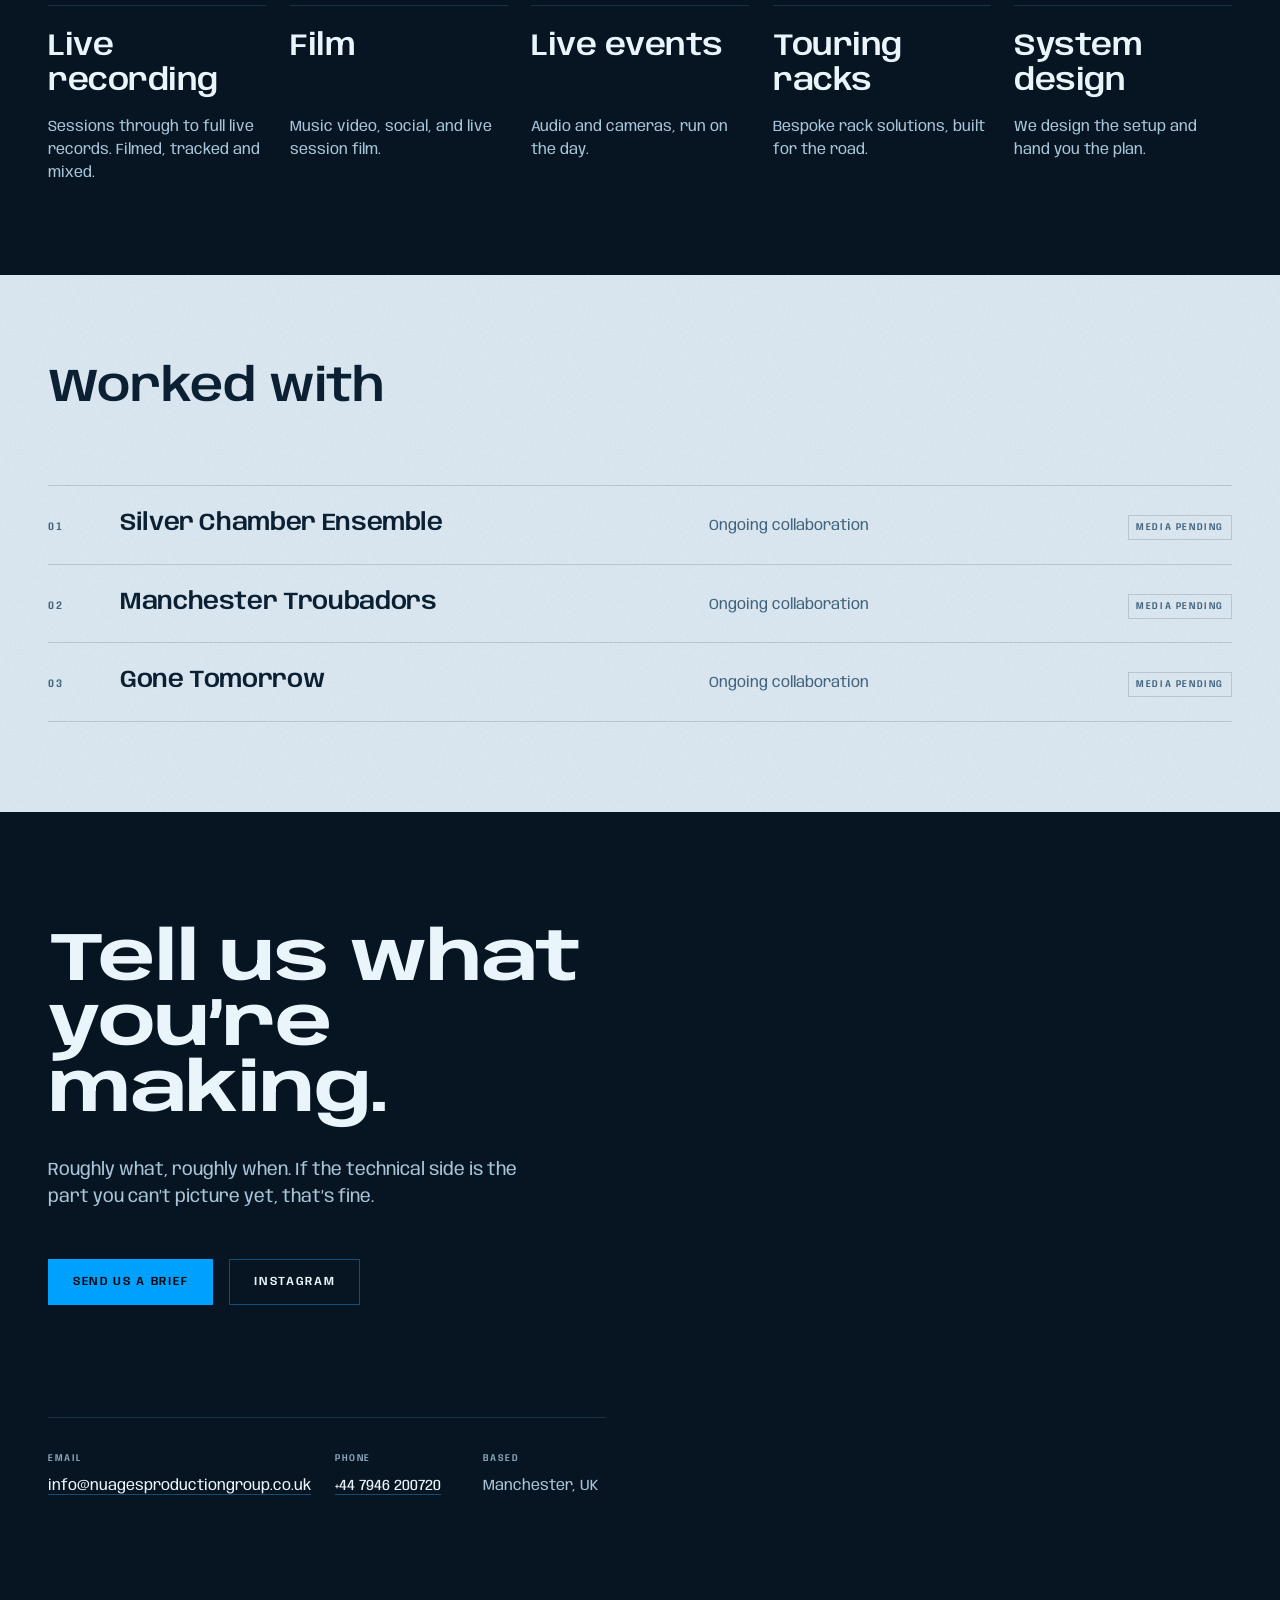
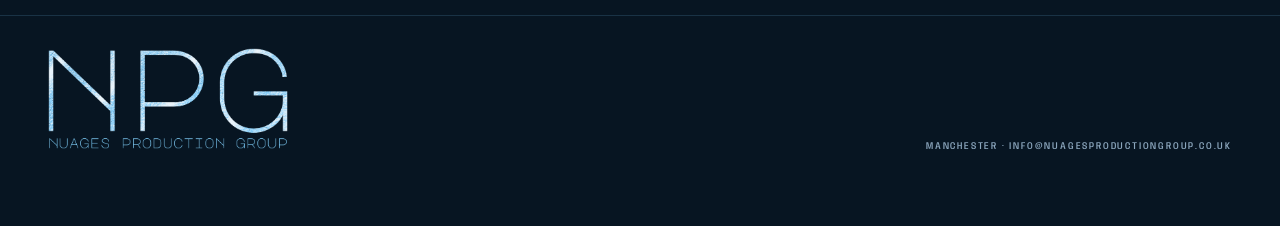
==== commit 0ecd2927: "Mix sound with the hero drag The handle now crossfades audio as well as picture: hard left is the ph" ====
--- a/prototypes/signal-path/index.html
+++ b/prototypes/signal-path/index.html
@@ -102,6 +102,25 @@
           </div>
           <input class="compare__range" id="compareRange" type="range" min="0" max="100" value="50"
                  aria-label="Drag to compare a phone recording with a proper capture">
+
+          <!-- Sound is off until asked for: audio that starts on its own is hostile,
+               and browsers block it anyway without a gesture. -->
+          <button class="sound" id="soundToggle" type="button" aria-pressed="false" hidden>
+            <span class="sound__icon" aria-hidden="true">
+              <svg viewBox="0 0 22 20" width="22" height="20" focusable="false">
+                <path class="sound__body" d="M3 7.5h3.4L11 3.6v12.8L6.4 12.5H3z"
+                      fill="none" stroke="currentColor" stroke-width="1.5"
+                      stroke-linejoin="round"/>
+                <path class="sound__wave sound__wave--1" d="M14.2 7.4a4.2 4.2 0 0 1 0 5.2"
+                      fill="none" stroke="currentColor" stroke-width="1.5" stroke-linecap="round"/>
+                <path class="sound__wave sound__wave--2" d="M16.9 5.2a7.6 7.6 0 0 1 0 9.6"
+                      fill="none" stroke="currentColor" stroke-width="1.5" stroke-linecap="round"/>
+                <path class="sound__cross" d="M15.4 7.6l4.4 4.8M19.8 7.6l-4.4 4.8"
+                      fill="none" stroke="currentColor" stroke-width="1.5" stroke-linecap="round"/>
+              </svg>
+            </span>
+            <span class="sound__label" id="soundLabel">Hear the difference</span>
+          </button>
         </div>
     </div>
 
@@ -133,9 +152,9 @@
       </p>
       <p class="why__note">
         <span class="pending">Left side simulated</span>
-        The right-hand side is a real NPG capture. The left is that same footage put through
-        what a phone at the back of a room does to it — a stand-in until there is a real phone
-        recording to drop in beside it.
+        The right-hand side is a real NPG capture, picture and sound. The left is that same take
+        put through what a phone at the back of a room does to it — a stand-in, in both, until
+        there is a real phone recording to drop in beside it.
       </p>
     </div>
 
--- a/prototypes/signal-path/styles.css
+++ b/prototypes/signal-path/styles.css
@@ -894,7 +894,8 @@
   width: 45%;
   pointer-events: none;
   transform: skewX(-18deg);
-  background: linear-gradient(90deg, transparent, rgba(255, 255, 255, 0.42), transparent);
+  /* --paper, not pure white: the Blue-Neutral Rule holds for highlights too. */
+  background: linear-gradient(90deg, transparent, rgba(234, 244, 251, 0.42), transparent);
   opacity: 0;
 }
 
@@ -927,3 +928,59 @@
   [data-motion] .word { opacity: 1; transform: none; filter: none; }
   .beam::after, .btn--primary::after { animation: none !important; }
 }
+
+/* ---------- Sound toggle ---------- */
+
+/* Above the drag surface (z-5) and the handle (z-7), or it could not be clicked. */
+.sound {
+  position: absolute;
+  right: var(--s4);
+  bottom: var(--s4);
+  z-index: 8;
+  display: inline-flex;
+  align-items: center;
+  gap: 0.7em;
+  padding: 0.75em 1.1em;
+  border: 1px solid var(--azure-deep);
+  border-radius: 0;
+  background: rgba(3, 8, 15, 0.62);
+  backdrop-filter: blur(5px);
+  color: var(--paper-dim);
+  font: inherit;
+  font-size: 0.625rem;
+  font-variation-settings: "wdth" 88, "wght" 600;
+  letter-spacing: 0.16em;
+  text-transform: uppercase;
+  cursor: pointer;
+  transition: color 0.25s var(--ease), border-color 0.25s var(--ease),
+              background-color 0.25s var(--ease), box-shadow 0.3s var(--ease);
+}
+
+.sound:hover,
+.sound:focus-visible {
+  color: var(--paper);
+  border-color: var(--azure);
+}
+
+.sound[aria-pressed="true"] {
+  color: var(--azure-pale);
+  border-color: var(--azure);
+  box-shadow: 0 0 28px rgba(0, 160, 255, 0.32);
+}
+
+.sound[disabled] { opacity: 0.55; cursor: progress; }
+
+.sound__icon { display: block; line-height: 0; }
+
+/* Waves show only while sound is on; the cross takes their place when off. */
+.sound__wave { opacity: 0; transition: opacity 0.25s var(--ease); }
+.sound__cross { opacity: 1; transition: opacity 0.25s var(--ease); }
+.sound[aria-pressed="true"] .sound__wave { opacity: 1; }
+.sound[aria-pressed="true"] .sound__cross { opacity: 0; }
+
+.sound__wave--2 { transition-delay: 0.06s; }
+
+@media (max-width: 560px) {
+  .sound { right: var(--s3); bottom: var(--s3); padding: 0.7em 0.8em; }
+  .sound__label { display: none; }   /* the icon carries it; aria-label does the rest */
+}
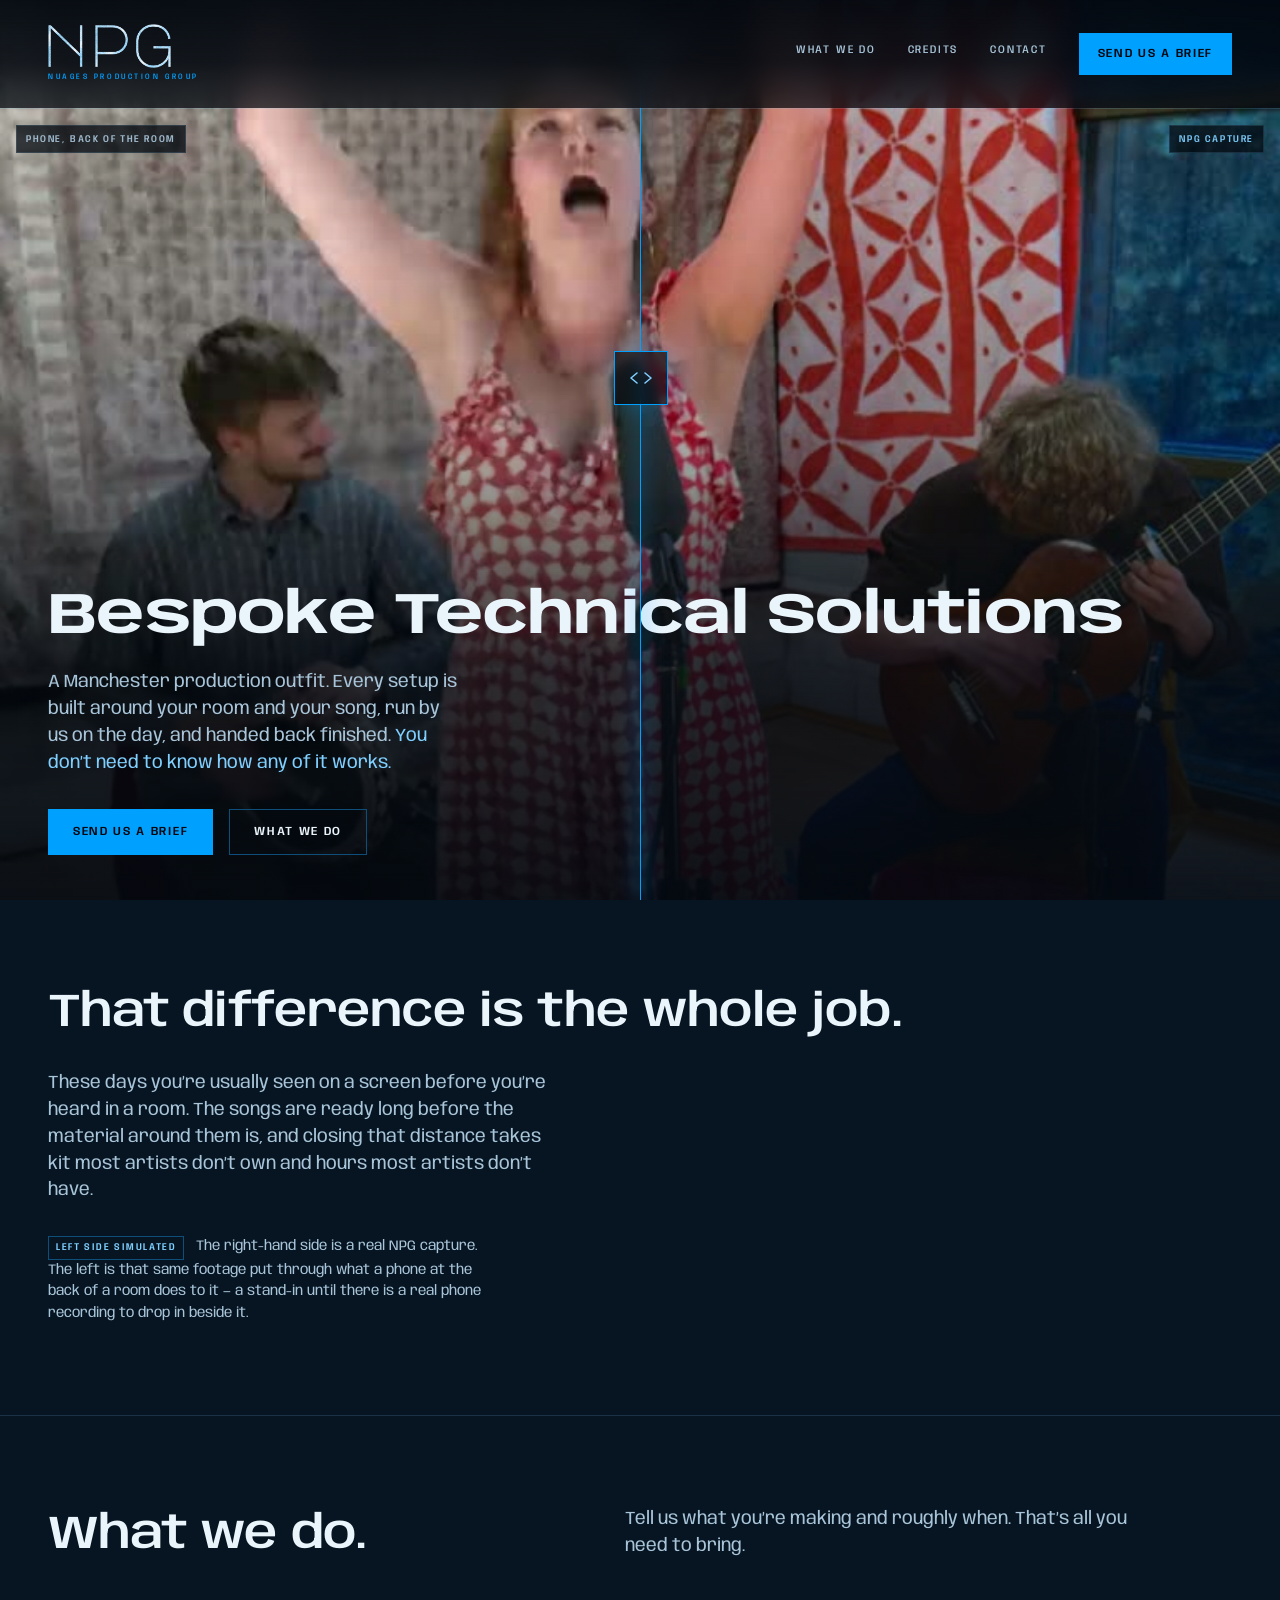
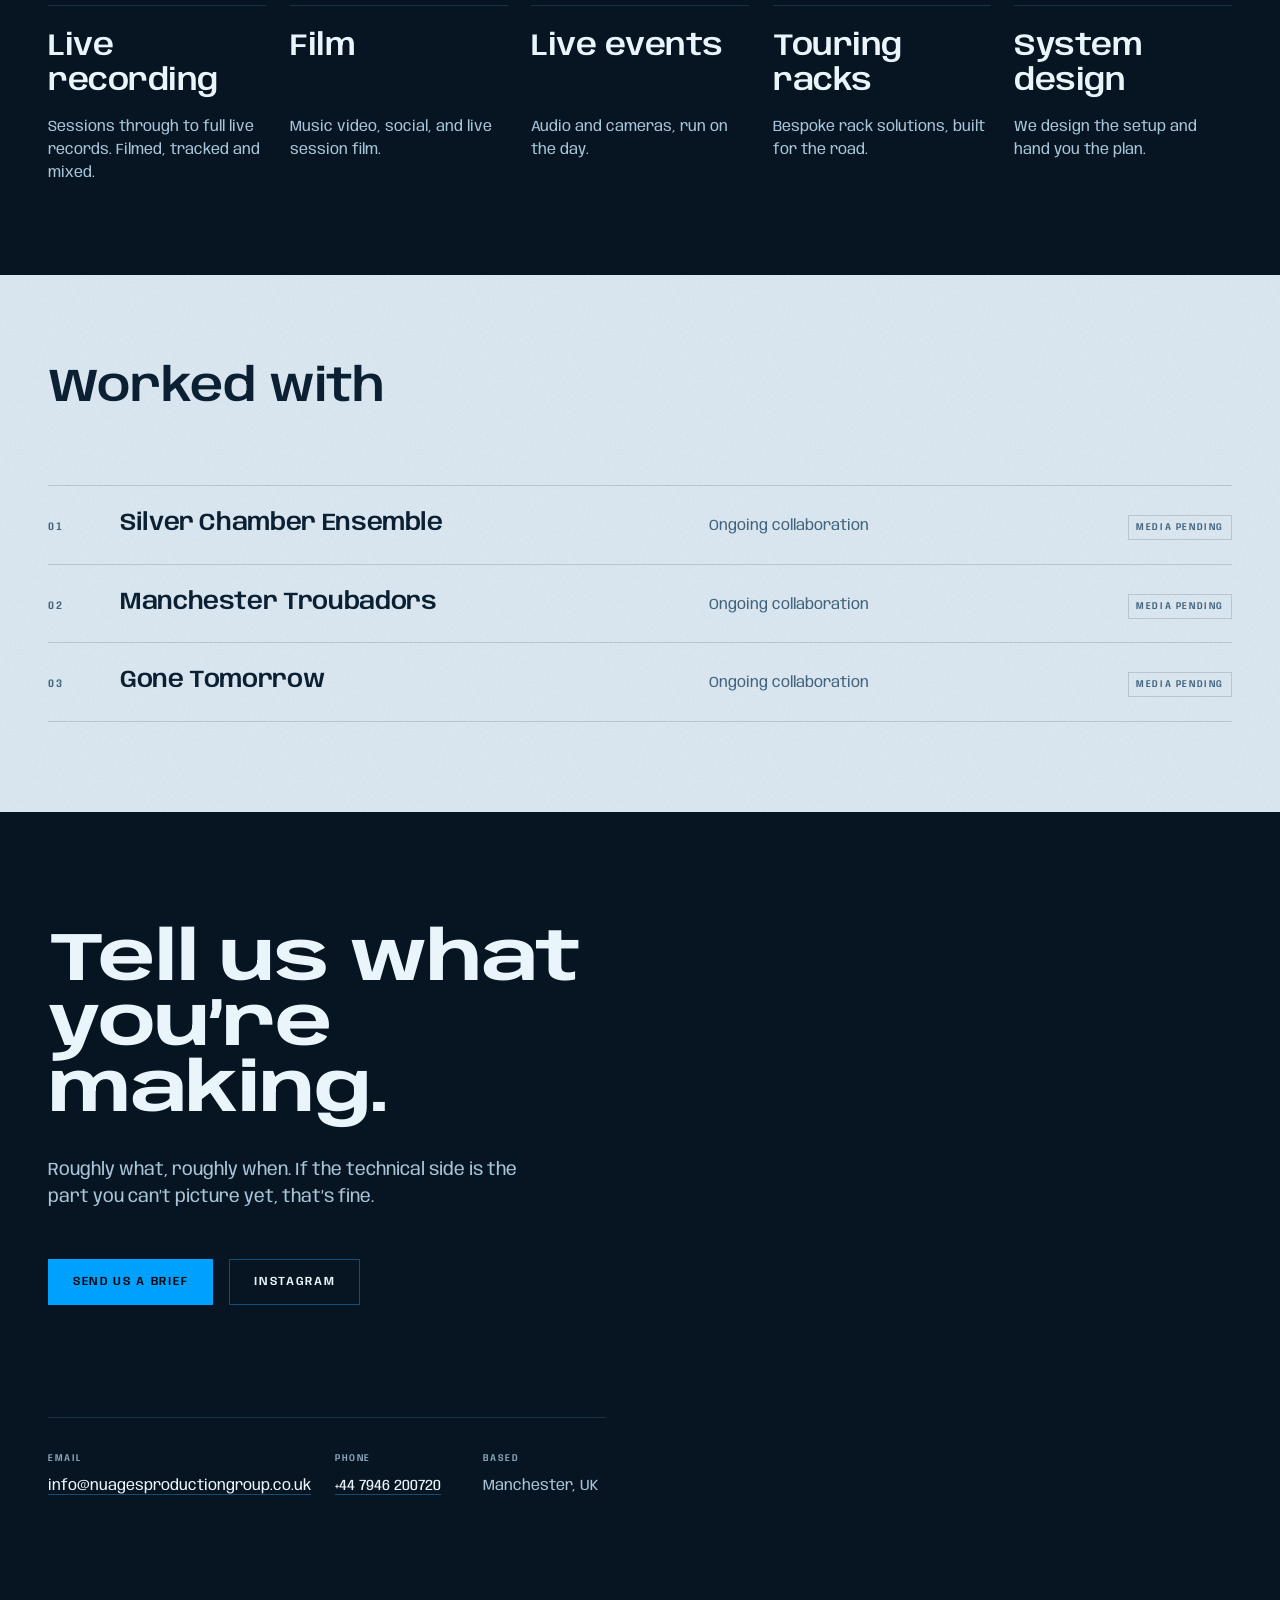
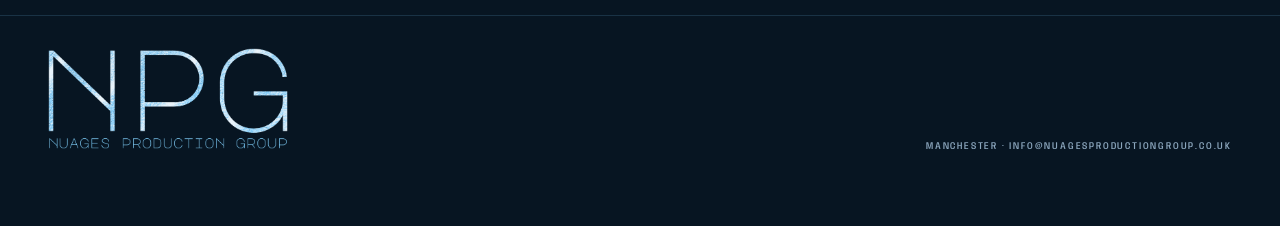
==== commit 0058de93: "Revert "Mix sound with the hero drag" This reverts commit 0ecd2927b14893175129077130b01edf93826c88." ====
--- a/prototypes/signal-path/index.html
+++ b/prototypes/signal-path/index.html
@@ -102,25 +102,6 @@
           </div>
           <input class="compare__range" id="compareRange" type="range" min="0" max="100" value="50"
                  aria-label="Drag to compare a phone recording with a proper capture">
-
-          <!-- Sound is off until asked for: audio that starts on its own is hostile,
-               and browsers block it anyway without a gesture. -->
-          <button class="sound" id="soundToggle" type="button" aria-pressed="false" hidden>
-            <span class="sound__icon" aria-hidden="true">
-              <svg viewBox="0 0 22 20" width="22" height="20" focusable="false">
-                <path class="sound__body" d="M3 7.5h3.4L11 3.6v12.8L6.4 12.5H3z"
-                      fill="none" stroke="currentColor" stroke-width="1.5"
-                      stroke-linejoin="round"/>
-                <path class="sound__wave sound__wave--1" d="M14.2 7.4a4.2 4.2 0 0 1 0 5.2"
-                      fill="none" stroke="currentColor" stroke-width="1.5" stroke-linecap="round"/>
-                <path class="sound__wave sound__wave--2" d="M16.9 5.2a7.6 7.6 0 0 1 0 9.6"
-                      fill="none" stroke="currentColor" stroke-width="1.5" stroke-linecap="round"/>
-                <path class="sound__cross" d="M15.4 7.6l4.4 4.8M19.8 7.6l-4.4 4.8"
-                      fill="none" stroke="currentColor" stroke-width="1.5" stroke-linecap="round"/>
-              </svg>
-            </span>
-            <span class="sound__label" id="soundLabel">Hear the difference</span>
-          </button>
         </div>
     </div>
 
@@ -152,9 +133,9 @@
       </p>
       <p class="why__note">
         <span class="pending">Left side simulated</span>
-        The right-hand side is a real NPG capture, picture and sound. The left is that same take
-        put through what a phone at the back of a room does to it — a stand-in, in both, until
-        there is a real phone recording to drop in beside it.
+        The right-hand side is a real NPG capture. The left is that same footage put through
+        what a phone at the back of a room does to it — a stand-in until there is a real phone
+        recording to drop in beside it.
       </p>
     </div>
 
--- a/prototypes/signal-path/styles.css
+++ b/prototypes/signal-path/styles.css
@@ -928,59 +928,3 @@
   [data-motion] .word { opacity: 1; transform: none; filter: none; }
   .beam::after, .btn--primary::after { animation: none !important; }
 }
-
-/* ---------- Sound toggle ---------- */
-
-/* Above the drag surface (z-5) and the handle (z-7), or it could not be clicked. */
-.sound {
-  position: absolute;
-  right: var(--s4);
-  bottom: var(--s4);
-  z-index: 8;
-  display: inline-flex;
-  align-items: center;
-  gap: 0.7em;
-  padding: 0.75em 1.1em;
-  border: 1px solid var(--azure-deep);
-  border-radius: 0;
-  background: rgba(3, 8, 15, 0.62);
-  backdrop-filter: blur(5px);
-  color: var(--paper-dim);
-  font: inherit;
-  font-size: 0.625rem;
-  font-variation-settings: "wdth" 88, "wght" 600;
-  letter-spacing: 0.16em;
-  text-transform: uppercase;
-  cursor: pointer;
-  transition: color 0.25s var(--ease), border-color 0.25s var(--ease),
-              background-color 0.25s var(--ease), box-shadow 0.3s var(--ease);
-}
-
-.sound:hover,
-.sound:focus-visible {
-  color: var(--paper);
-  border-color: var(--azure);
-}
-
-.sound[aria-pressed="true"] {
-  color: var(--azure-pale);
-  border-color: var(--azure);
-  box-shadow: 0 0 28px rgba(0, 160, 255, 0.32);
-}
-
-.sound[disabled] { opacity: 0.55; cursor: progress; }
-
-.sound__icon { display: block; line-height: 0; }
-
-/* Waves show only while sound is on; the cross takes their place when off. */
-.sound__wave { opacity: 0; transition: opacity 0.25s var(--ease); }
-.sound__cross { opacity: 1; transition: opacity 0.25s var(--ease); }
-.sound[aria-pressed="true"] .sound__wave { opacity: 1; }
-.sound[aria-pressed="true"] .sound__cross { opacity: 0; }
-
-.sound__wave--2 { transition-delay: 0.06s; }
-
-@media (max-width: 560px) {
-  .sound { right: var(--s3); bottom: var(--s3); padding: 0.7em 0.8em; }
-  .sound__label { display: none; }   /* the icon carries it; aria-label does the rest */
-}
